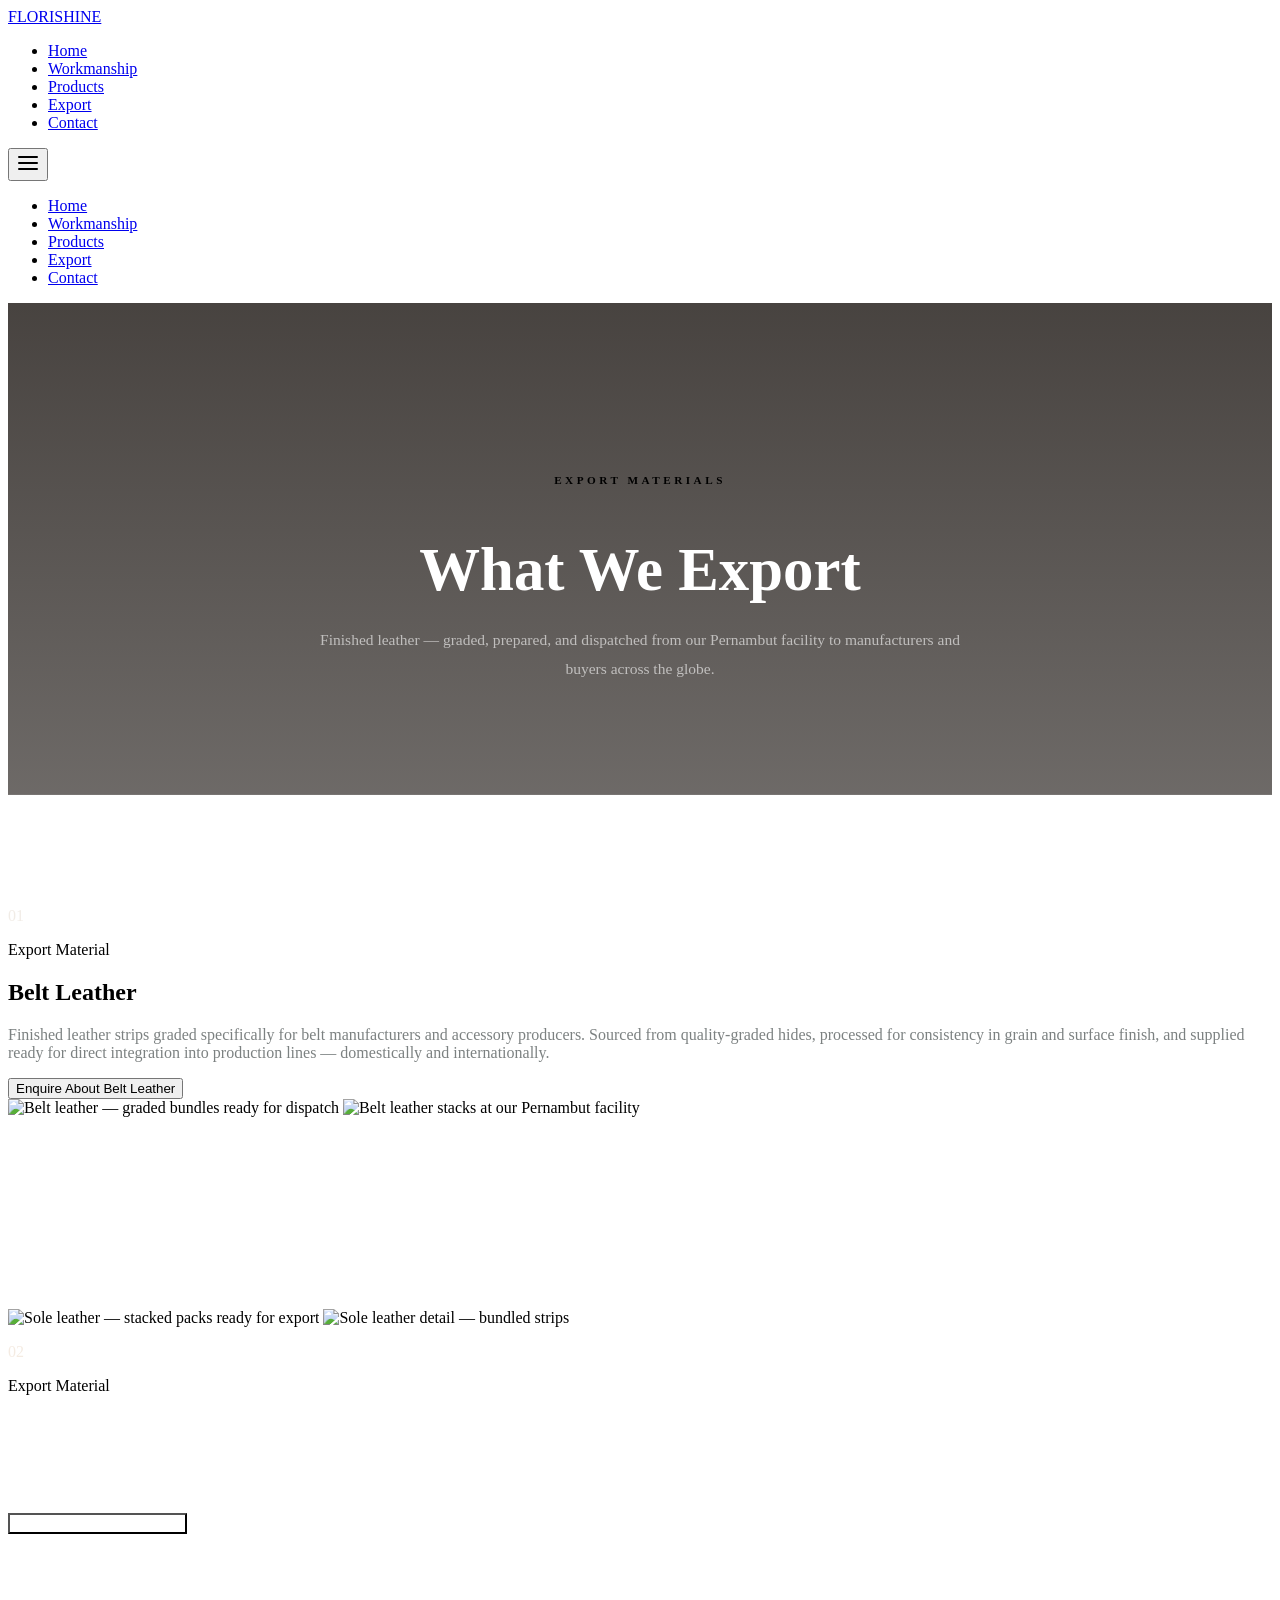
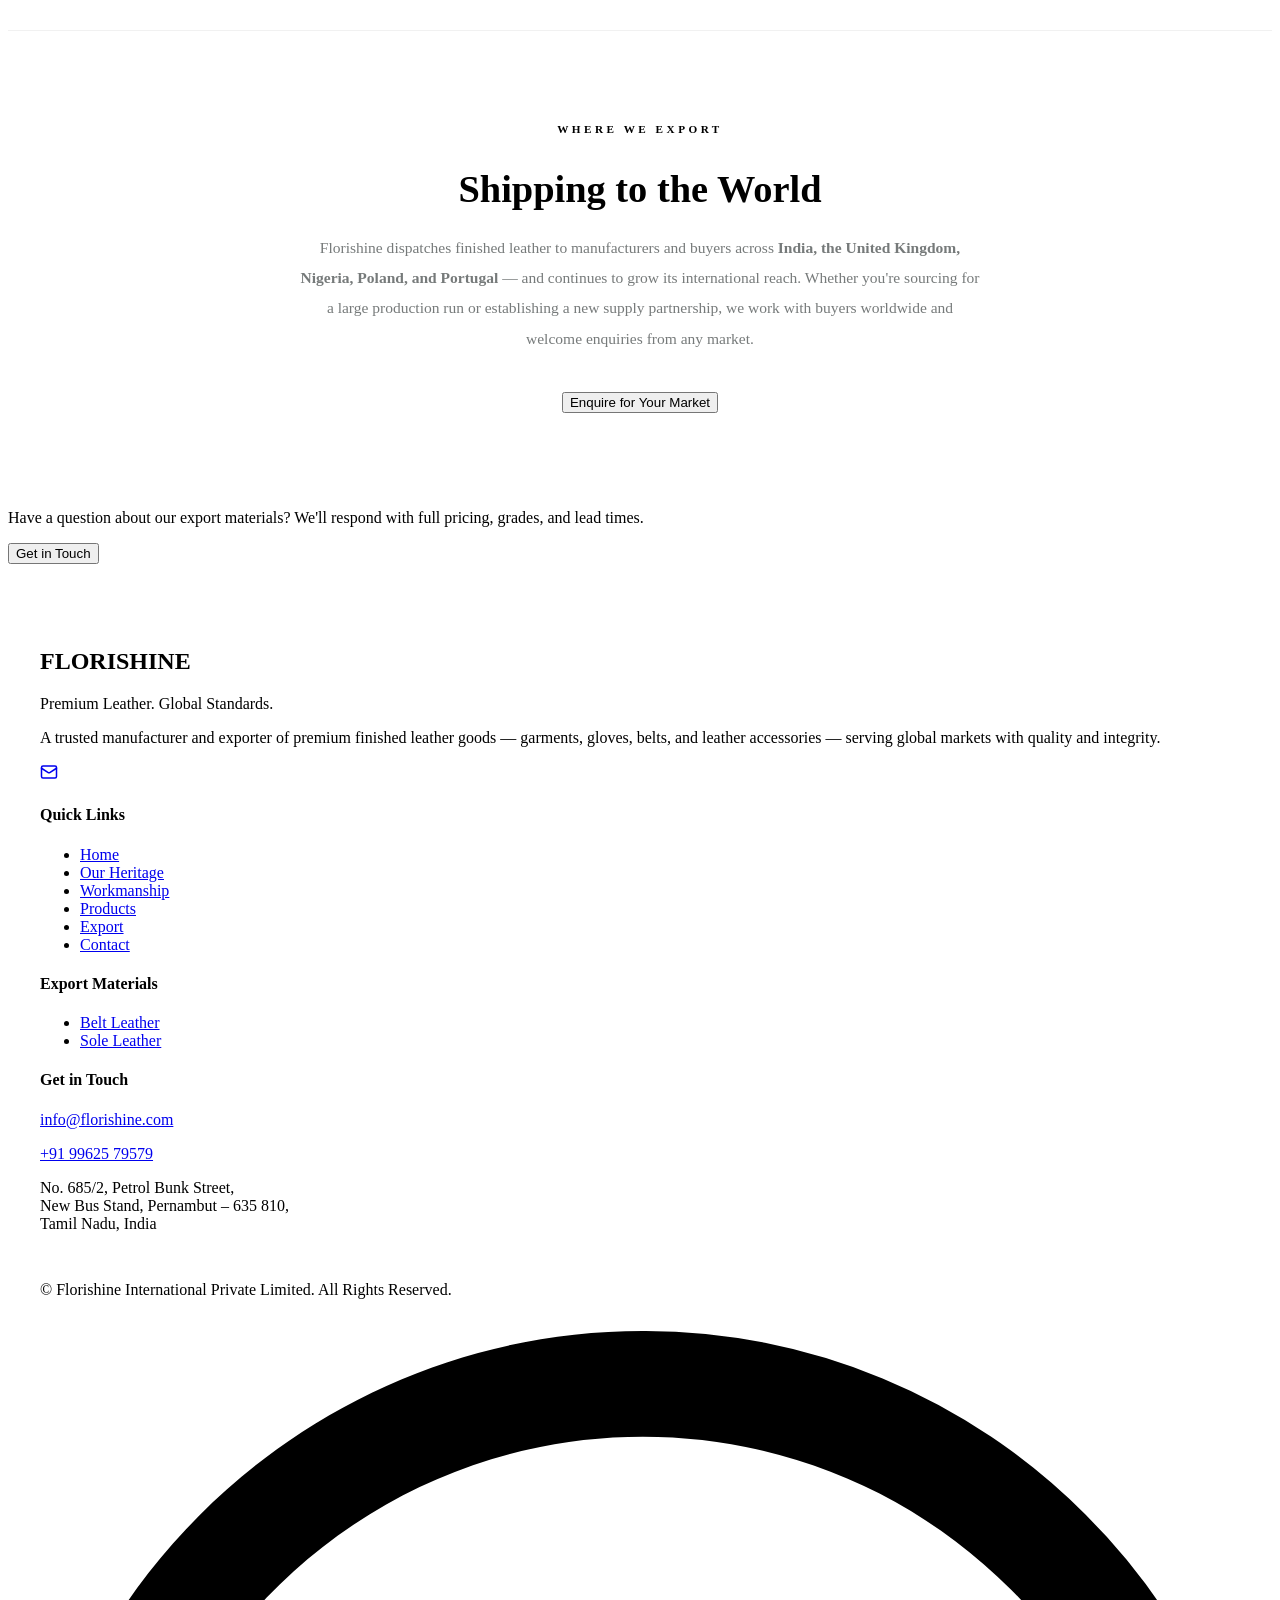
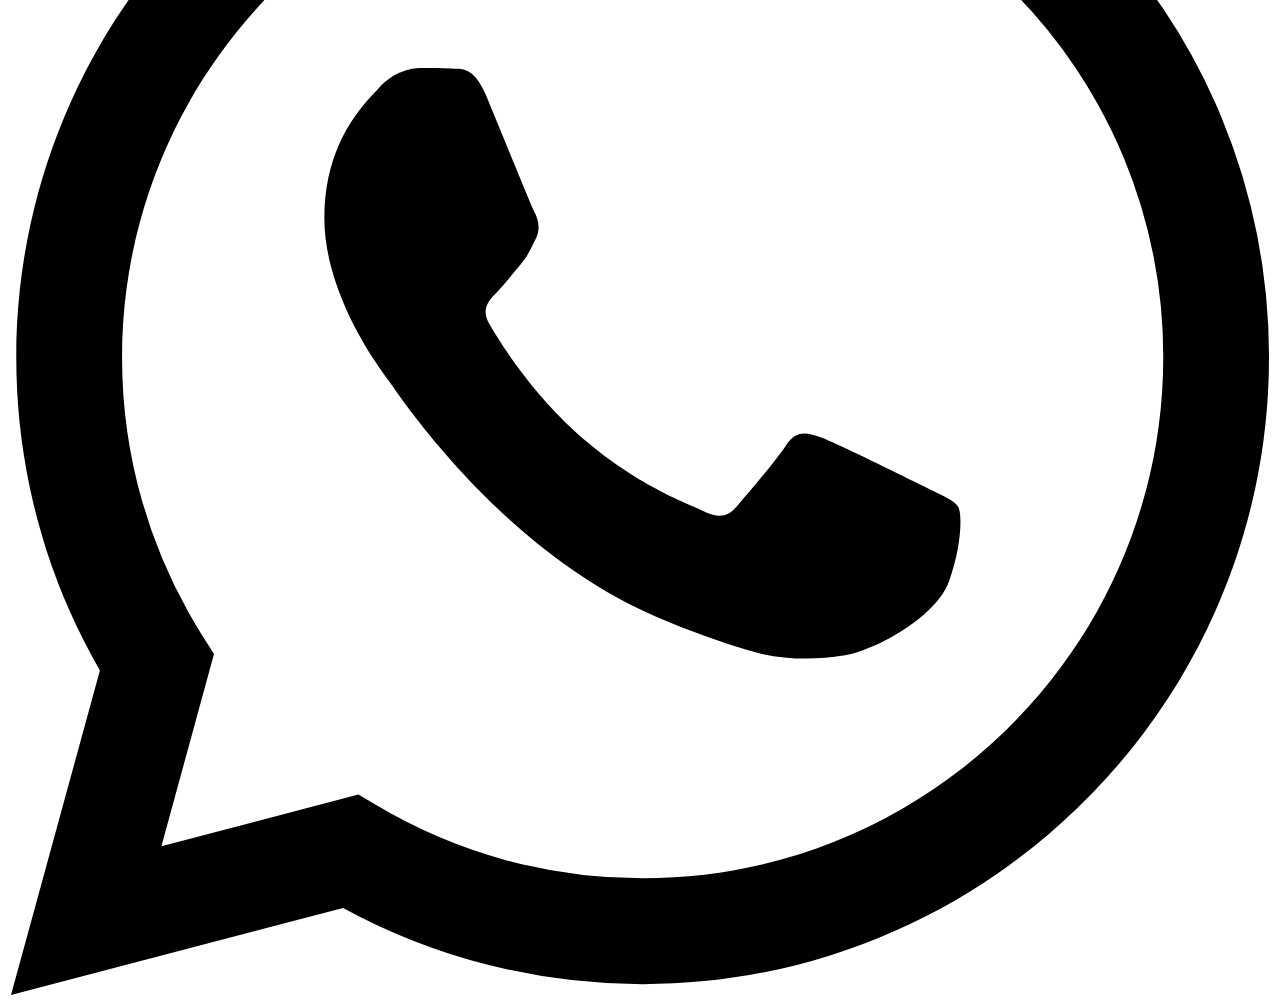
==== export.html @ 852b8e14 "export page html file" ====
<!doctype html>
<html lang="en">
<head>
  <meta charset="UTF-8"/>
  <link rel="icon" type="image/png" href="images/logo-mark.png"/>
  <meta name="viewport" content="width=device-width, initial-scale=1.0"/>
  <title>Export Materials | Florishine International</title>
  <meta name="description" content="Florishine International exports Belt Leather and Sole Leather to manufacturers and buyers across Europe, West Africa, and India. Graded, prepared, and dispatched from Pernambut."/>
  <meta property="og:type" content="website"/>
  <meta property="og:url" content="https://www.florishine.com/export.html"/>
  <meta property="og:title" content="Export Materials | Florishine International"/>
  <meta property="og:description" content="Florishine International exports Belt Leather and Sole Leather to manufacturers and buyers across Europe, West Africa, and India. Graded, prepared, and dispatched from Pernambut."/>
  <meta property="og:image" content="https://www.florishine.com/images/logo-mark.png"/>
  <meta name="twitter:card" content="summary_large_image"/>
  <meta name="twitter:title" content="Export Materials | Florishine International"/>
  <meta name="twitter:description" content="Florishine International exports Belt Leather and Sole Leather to manufacturers and buyers across Europe, West Africa, and India. Graded, prepared, and dispatched from Pernambut."/>
  <link rel="stylesheet" href="css/styles.css"/>
  <style>
    /* ── Export page hero ─────────────────────────────────── */
    .exp-hero {
      padding: 10rem 2rem 6rem;
      text-align: center;
      position: relative;
      overflow: hidden;
    }
    .exp-hero::before {
      content: '';
      position: absolute; inset: 0;
      background-image: linear-gradient(to bottom, rgba(20,14,10,0.78) 0%, rgba(20,14,10,0.62) 100%), url('images/export/export-bg.png');
      background-size: cover; background-position: center;
      z-index: 0;
    }
    .exp-hero-mark {
      position: absolute;
      top: 50%; left: 50%;
      transform: translate(-50%, -50%);
      width: 520px; opacity: 0.04;
      pointer-events: none; z-index: 1;
    }
    .exp-hero-inner { position: relative; z-index: 2; max-width: 640px; margin: 0 auto; }
    .exp-eyebrow {
      font-size: 0.7rem; text-transform: uppercase; letter-spacing: 3.5px;
      color: var(--tan); font-weight: 600; margin-bottom: 1.2rem;
      display: flex; align-items: center; justify-content: center; gap: 0.75rem;
    }
    .exp-eyebrow::before, .exp-eyebrow::after {
      content: ''; display: inline-block;
      width: 24px; height: 1.5px; background: var(--tan); flex-shrink: 0;
    }
    .exp-hero-title {
      font-family: var(--font-heading); font-size: 3.8rem; font-weight: 700;
      color: #fff; line-height: 1.1; margin-bottom: 1.4rem;
    }
    .exp-hero-title span { color: var(--tan); }
    .exp-hero-desc { font-size: 0.97rem; line-height: 1.85; color: rgba(255,255,255,0.6); }

    /* ── Material sections ──────────────────────────────── */
    .exp-section { padding: 6rem 0; }
    .exp-section--ivory { background: var(--bg-main); }
    .exp-section--dark  { background: var(--primary); }

    /* Light (ivory) colour tokens */
    .exp-section--ivory .prod-count { color: rgba(139,96,53,0.12); }
    .exp-section--ivory .prod-cat   { color: var(--secondary); }
    .exp-section--ivory .prod-title { color: var(--primary); }
    .exp-section--ivory .prod-desc  { color: rgba(44,51,51,0.62); }

    /* Dark colour tokens */
    .exp-section--dark .prod-count { color: rgba(182,124,59,0.15); }
    .exp-section--dark .prod-cat   { color: var(--tan); }
    .exp-section--dark .prod-title { color: #fff; }
    .exp-section--dark .prod-desc  { color: rgba(255,255,255,0.58); }
    .exp-section--dark .btn-primary { background: var(--tan); color: #fff; }

    /* ── Where We Export section ────────────────────────── */
    .exp-markets { background: var(--bg-main); padding: 5rem 2rem; text-align: center; border-top: 1px solid rgba(28,20,16,0.06); }
    .exp-markets-inner { max-width: 680px; margin: 0 auto; }
    .exp-markets-eyebrow {
      font-size: 0.7rem; text-transform: uppercase; letter-spacing: 3.5px;
      color: var(--secondary); font-weight: 600; margin-bottom: 1.2rem;
      display: flex; align-items: center; justify-content: center; gap: 0.75rem;
    }
    .exp-markets-eyebrow::before, .exp-markets-eyebrow::after {
      content: ''; display: inline-block;
      width: 24px; height: 1.5px; background: var(--secondary); flex-shrink: 0;
    }
    .exp-markets-title { font-family: var(--font-heading); font-size: 2.4rem; color: var(--primary); margin-bottom: 1.4rem; font-weight: 600; }
    .exp-markets-title span { color: var(--secondary); }
    .exp-markets-body { font-size: 0.97rem; line-height: 1.95; color: rgba(44,51,51,0.65); margin-bottom: 2.4rem; }
    .exp-markets-body strong { color: var(--primary); font-weight: 600; }

    /* ── Closing band ───────────────────────────────────── */
    .exp-closing { background: var(--primary); padding: 5rem 2rem; text-align: center; }
    .exp-closing-title { font-family: var(--font-heading); font-size: 2rem; color: #fff; margin-bottom: 0.8rem; }
    .exp-closing-desc { font-size: 0.9rem; color: rgba(255,255,255,0.5); margin-bottom: 2rem; }

    /* ── Responsive ─────────────────────────────────────── */
    @media (max-width: 992px) {
      .exp-hero-title { font-size: 2.8rem; }
    }
    @media (max-width: 576px) {
      .exp-hero { padding: 8rem 1.5rem 5rem; }
      .exp-hero-title { font-size: 2.2rem; }
    }
  </style>
</head>
<body>

<!-- ════════════════ NAVBAR ════════════════ -->
<nav class="navbar">
  <div class="nav-container">
    <a href="index.html" class="nav-logo"><img src="images/logo-mark.png" alt="" class="nav-logo-mark" aria-hidden="true"/>FLORISHINE</a>
    <ul class="nav-links">
      <li><a href="index.html">Home</a></li>
      <li><a href="workmanship.html">Workmanship</a></li>
      <li><a href="products.html">Products</a></li>
      <li><a href="export.html" class="nav-current">Export</a></li>
      <li><a href="index.html#contact">Contact</a></li>
    </ul>
    <div class="nav-actions">
      <button class="menu-toggle" id="menuToggle" aria-label="Toggle menu">
        <svg id="iconOpen" width="24" height="24" viewBox="0 0 24 24" fill="none" stroke="currentColor" stroke-width="2" stroke-linecap="round" stroke-linejoin="round"><line x1="3" y1="12" x2="21" y2="12"/><line x1="3" y1="6" x2="21" y2="6"/><line x1="3" y1="18" x2="21" y2="18"/></svg>
        <svg id="iconClose" width="24" height="24" viewBox="0 0 24 24" fill="none" stroke="currentColor" stroke-width="2" stroke-linecap="round" stroke-linejoin="round" style="display:none"><line x1="18" y1="6" x2="6" y2="18"/><line x1="6" y1="6" x2="18" y2="18"/></svg>
      </button>
    </div>
  </div>
  <div class="mobile-menu" id="mobileMenu">
    <ul class="mobile-nav-links">
      <li><a href="index.html">Home</a></li>
      <li><a href="workmanship.html">Workmanship</a></li>
      <li><a href="products.html">Products</a></li>
      <li><a href="export.html" class="nav-current">Export</a></li>
      <li><a href="index.html#contact">Contact</a></li>
    </ul>
  </div>
</nav>

<!-- ════════════════ PAGE HERO ════════════════ -->
<section class="exp-hero">
  <img class="exp-hero-mark" src="images/logo-mark.png" alt="" aria-hidden="true"/>
  <div class="exp-hero-inner">
    <p class="exp-eyebrow">Export Materials</p>
    <h1 class="exp-hero-title">What We <span>Export</span></h1>
    <p class="exp-hero-desc">Finished leather — graded, prepared, and dispatched from our Pernambut facility to manufacturers and buyers across the globe.</p>
  </div>
</section>

<!-- ════════════════ MATERIAL 01 — BELT LEATHER ════════════════ -->
<section class="exp-section exp-section--ivory" id="belt-leather">
  <div class="container prod-inner">

    <div class="prod-content-col fade-in-left">
      <p class="prod-count">01</p>
      <p class="prod-cat">Export Material</p>
      <h2 class="prod-title">Belt Leather</h2>
      <p class="prod-desc">Finished leather strips graded specifically for belt manufacturers and accessory producers. Sourced from quality-graded hides, processed for consistency in grain and surface finish, and supplied ready for direct integration into production lines — domestically and internationally.</p>
      <a href="index.html#contact"><button class="btn btn-primary">Enquire About Belt Leather</button></a>
    </div>

    <div class="prod-image-col fade-in-right">
      <div class="prod-img-grid prod-img-grid--2">
        <img src="images/export/belt-leather.png" alt="Belt leather — graded bundles ready for dispatch" loading="lazy">
        <img src="images/export/belt-leather2.png" alt="Belt leather stacks at our Pernambut facility" loading="lazy">
      </div>
    </div>

  </div>
</section>

<!-- ════════════════ MATERIAL 02 — SOLE LEATHER ════════════════ -->
<section class="exp-section exp-section--dark" id="sole-leather">
  <div class="container prod-inner">

    <div class="prod-image-col fade-in-left">
      <div class="prod-img-grid prod-img-grid--2">
        <img src="images/export/soul-leather.png" alt="Sole leather — stacked packs ready for export" loading="lazy">
        <img src="images/export/soul-leather2.png" alt="Sole leather detail — bundled strips" loading="lazy">
      </div>
    </div>

    <div class="prod-content-col fade-in-right">
      <p class="prod-count">02</p>
      <p class="prod-cat">Export Material</p>
      <h2 class="prod-title">Sole Leather</h2>
      <p class="prod-desc">High-density tanned leather supplied to footwear manufacturers for outsoles and insoles. Graded for consistent thickness and surface integrity — meeting the production standards of domestic shoe factories and international footwear brands seeking a dependable, consistent supply at scale.</p>
      <a href="index.html#contact"><button class="btn btn-primary">Enquire About Sole Leather</button></a>
    </div>

  </div>
</section>

<!-- ════════════════ WHERE WE EXPORT ════════════════ -->
<section class="exp-markets">
  <div class="exp-markets-inner fade-in">
    <p class="exp-markets-eyebrow">Where We Export</p>
    <h2 class="exp-markets-title">Shipping to the <span>World</span></h2>
    <p class="exp-markets-body">Florishine dispatches finished leather to manufacturers and buyers across <strong>India, the United Kingdom, Nigeria, Poland, and Portugal</strong> — and continues to grow its international reach. Whether you're sourcing for a large production run or establishing a new supply partnership, we work with buyers worldwide and welcome enquiries from any market.</p>
    <a href="index.html#contact"><button class="btn btn-primary">Enquire for Your Market</button></a>
  </div>
</section>

<!-- ════════════════ CLOSING BAND ════════════════ -->
<section class="prod-closing-band">
  <div class="container prod-closing-inner">
    <p class="prod-closing-text">Have a question about our export materials? We'll respond with full pricing, grades, and lead times.</p>
    <a href="index.html#contact"><button class="btn btn-primary">Get in Touch</button></a>
  </div>
</section>

<!-- ════════════════ FOOTER ════════════════ -->
<div class="wm-footer">
  <div class="cf-links-grid container" style="padding: 4rem 2rem 2rem;">
    <div class="footer-col footer-col-brand">
      <h2 class="footer-logo">FLORISHINE</h2>
      <p class="footer-tagline">Premium Leather. Global Standards.</p>
      <p class="footer-desc">A trusted manufacturer and exporter of premium finished leather goods — garments, gloves, belts, and leather accessories — serving global markets with quality and integrity.</p>
      <div class="social-links">
        <a href="mailto:info@florishine.com" class="social-icon" aria-label="Email">
          <svg width="18" height="18" viewBox="0 0 24 24" fill="none" stroke="currentColor" stroke-width="2" stroke-linecap="round" stroke-linejoin="round"><rect x="2" y="4" width="20" height="16" rx="2"/><path d="m22 7-8.97 5.7a1.94 1.94 0 0 1-2.06 0L2 7"/></svg>
        </a>
      </div>
    </div>
    <div class="footer-col">
      <h4 class="footer-col-title">Quick Links</h4>
      <ul class="footer-links">
        <li><a href="index.html">Home</a></li>
        <li><a href="index.html#about">Our Heritage</a></li>
        <li><a href="workmanship.html">Workmanship</a></li>
        <li><a href="products.html">Products</a></li>
        <li><a href="export.html">Export</a></li>
        <li><a href="index.html#contact">Contact</a></li>
      </ul>
    </div>
    <div class="footer-col">
      <h4 class="footer-col-title">Export Materials</h4>
      <ul class="footer-links">
        <li><a href="export.html#belt-leather">Belt Leather</a></li>
        <li><a href="export.html#sole-leather">Sole Leather</a></li>
      </ul>
    </div>
    <div class="footer-col">
      <h4 class="footer-col-title">Get in Touch</h4>
      <div class="footer-contact-info">
        <p><a href="mailto:info@florishine.com">info@florishine.com</a></p>
        <p><a href="https://wa.me/919962579579" target="_blank" rel="noopener">+91 99625 79579</a></p>
        <p>No. 685/2, Petrol Bunk Street,<br>New Bus Stand, Pernambut – 635 810,<br>Tamil Nadu, India</p>
      </div>
    </div>
  </div>
  <div class="footer-bottom container" style="padding: 0 2rem 2rem;">
    <span>&copy; <span id="year"></span> Florishine International Private Limited. All Rights Reserved.</span>
  </div>
</div>

<a href="https://wa.me/919962579579" class="wa-float" target="_blank" rel="noopener" aria-label="Chat on WhatsApp">
  <svg viewBox="0 0 24 24" xmlns="http://www.w3.org/2000/svg"><path d="M17.472 14.382c-.297-.149-1.758-.867-2.03-.967-.273-.099-.471-.148-.67.15-.197.297-.767.966-.94 1.164-.173.199-.347.223-.644.075-.297-.15-1.255-.463-2.39-1.475-.883-.788-1.48-1.761-1.653-2.059-.173-.297-.018-.458.13-.606.134-.133.298-.347.446-.52.149-.174.198-.298.298-.497.099-.198.05-.371-.025-.52-.075-.149-.669-1.612-.916-2.207-.242-.579-.487-.5-.669-.51-.173-.008-.371-.01-.57-.01-.198 0-.52.074-.792.372-.272.297-1.04 1.016-1.04 2.479 0 1.462 1.065 2.875 1.213 3.074.149.198 2.096 3.2 5.077 4.487.709.306 1.262.489 1.694.625.712.227 1.36.195 1.871.118.571-.085 1.758-.719 2.006-1.413.248-.694.248-1.289.173-1.413-.074-.124-.272-.198-.57-.347m-5.421 7.403h-.004a9.87 9.87 0 01-5.031-1.378l-.361-.214-3.741.982.998-3.648-.235-.374a9.86 9.86 0 01-1.51-5.26c.001-5.45 4.436-9.884 9.888-9.884 2.64 0 5.122 1.03 6.988 2.898a9.825 9.825 0 012.893 6.994c-.003 5.45-4.437 9.884-9.885 9.884m8.413-18.297A11.815 11.815 0 0012.05 0C5.495 0 .16 5.335.157 11.892c0 2.096.547 4.142 1.588 5.945L.057 24l6.305-1.654a11.882 11.882 0 005.683 1.448h.005c6.554 0 11.89-5.335 11.893-11.893a11.821 11.821 0 00-3.48-8.413z"/></svg>
</a>
<script src="js/main.js"></script>
</body>
</html>
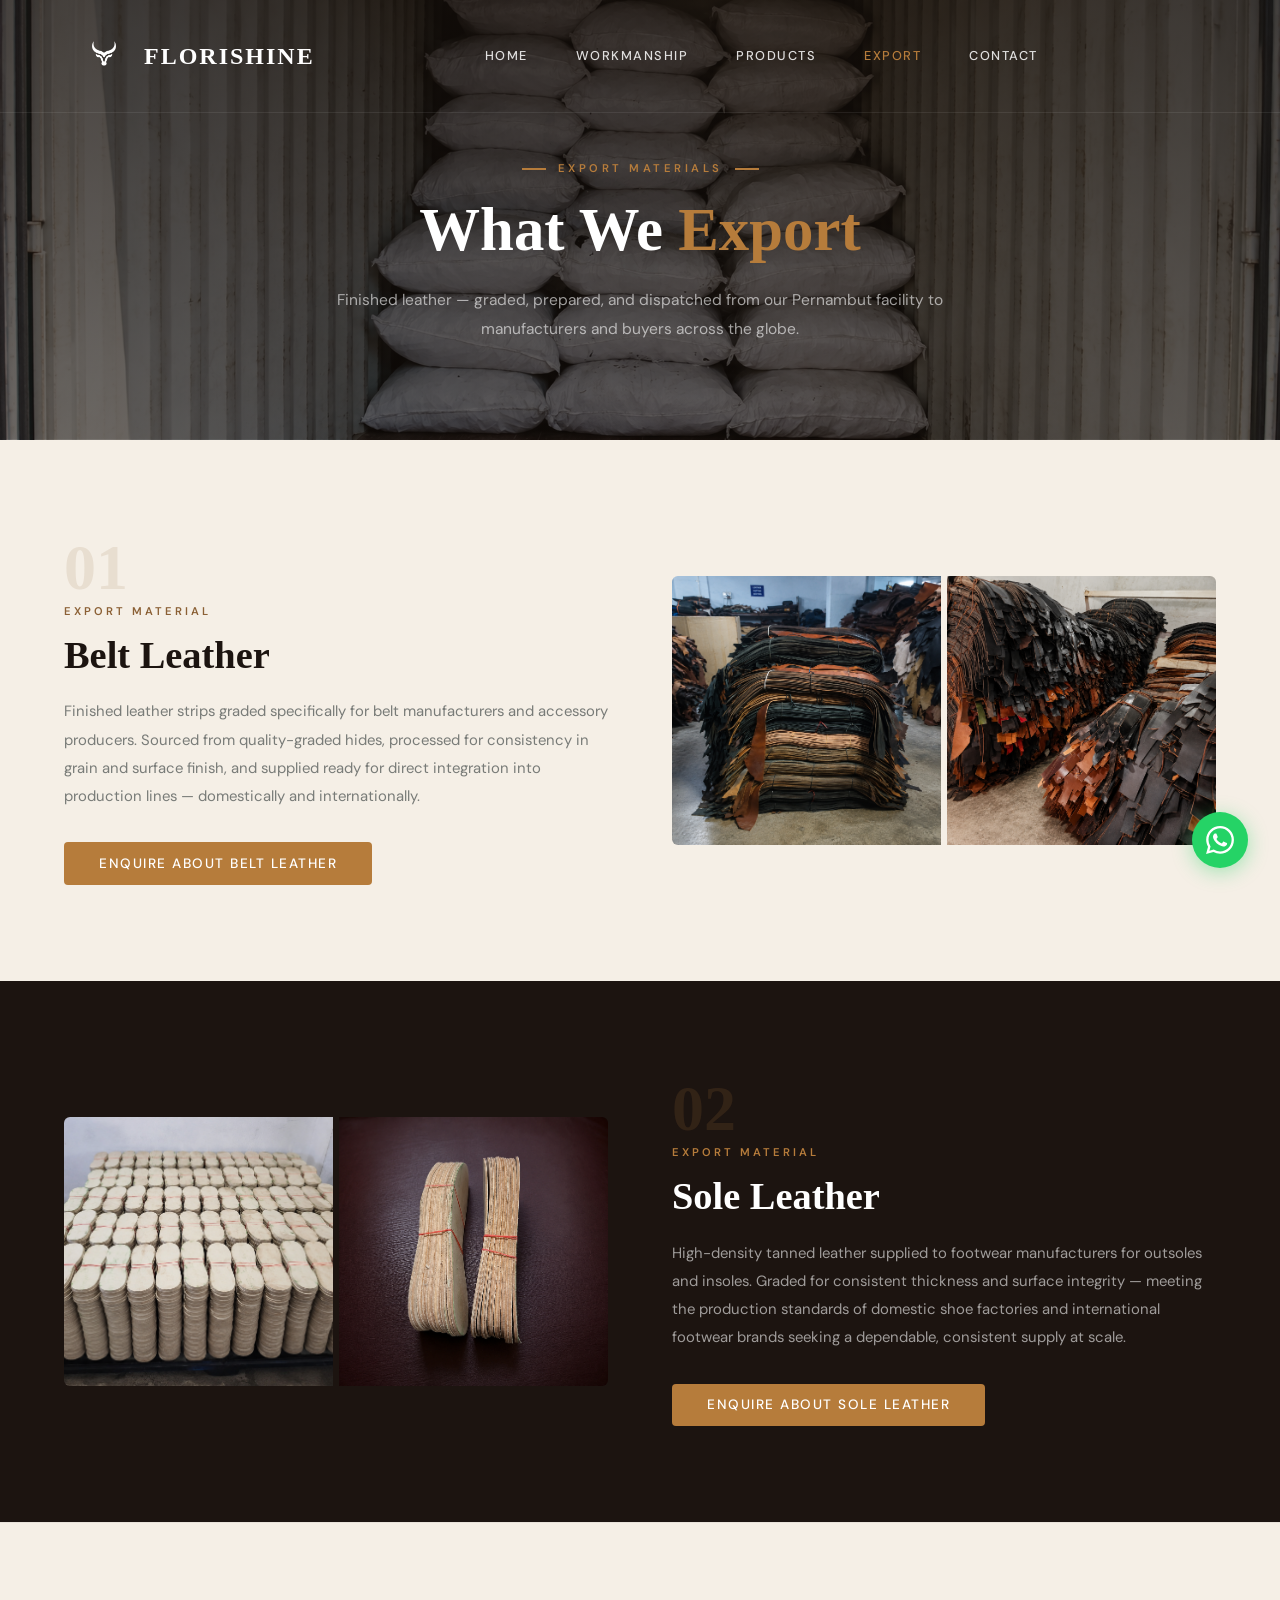
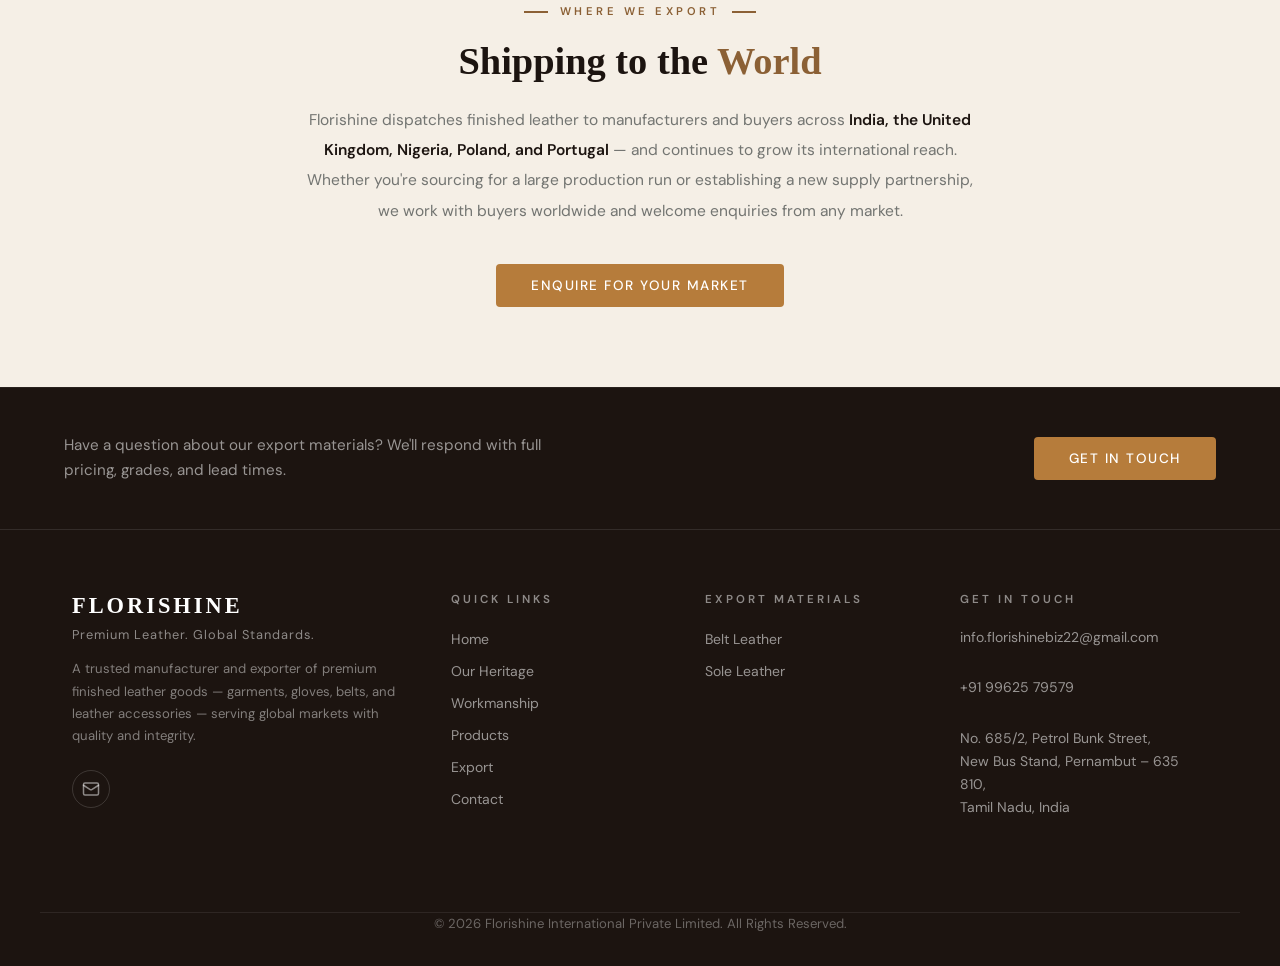
==== commit 0c3dab8a: "changes regarding some issues with mobile screen" ====
--- a/export.html
+++ b/export.html
@@ -215,7 +215,7 @@
       <p class="footer-tagline">Premium Leather. Global Standards.</p>
       <p class="footer-desc">A trusted manufacturer and exporter of premium finished leather goods — garments, gloves, belts, and leather accessories — serving global markets with quality and integrity.</p>
       <div class="social-links">
-        <a href="mailto:info@florishine.com" class="social-icon" aria-label="Email">
+        <a href="mailto:info.florishinebiz22@gmail.com" class="social-icon" aria-label="Email">
           <svg width="18" height="18" viewBox="0 0 24 24" fill="none" stroke="currentColor" stroke-width="2" stroke-linecap="round" stroke-linejoin="round"><rect x="2" y="4" width="20" height="16" rx="2"/><path d="m22 7-8.97 5.7a1.94 1.94 0 0 1-2.06 0L2 7"/></svg>
         </a>
       </div>
@@ -241,7 +241,7 @@
     <div class="footer-col">
       <h4 class="footer-col-title">Get in Touch</h4>
       <div class="footer-contact-info">
-        <p><a href="mailto:info@florishine.com">info@florishine.com</a></p>
+        <p><a href="mailto:info.florishinebiz22@gmail.com">info.florishinebiz22@gmail.com</a></p>
         <p><a href="https://wa.me/919962579579" target="_blank" rel="noopener">+91 99625 79579</a></p>
         <p>No. 685/2, Petrol Bunk Street,<br>New Bus Stand, Pernambut – 635 810,<br>Tamil Nadu, India</p>
       </div>
--- a/css/styles.css
+++ b/css/styles.css
@@ -0,0 +1,1495 @@
+@import url('https://fonts.googleapis.com/css2?family=DM+Sans:ital,opsz,wght@0,9..40,300;0,9..40,400;0,9..40,500;0,9..40,600;0,9..40,700;1,9..40,400&family=Cormorant+Garant:ital,wght@0,400;0,500;0,600;0,700;1,400;1,500&display=swap');
+
+:root {
+  --primary: #1C1410;       /* Deep espresso */
+  --secondary: #8B6035;     /* Golden tan accent */
+  --tan: #B67C3B;           /* Warm tan — buttons */
+  --accent: #8B6035;        /* Golden tan — icon & text accents */
+  --bg-main: #F5EFE6;       /* Warm ivory */
+  --text-main: #2B2B2B;
+  --white: #ffffff;
+  --font-heading: 'Cormorant Garant', serif;
+  --font-body: 'DM Sans', sans-serif;
+  --section-padding: 6rem 2rem;
+  --container-max: 1200px;
+  --transition: all 0.4s cubic-bezier(0.16, 1, 0.3, 1);
+}
+
+* { margin: 0; padding: 0; box-sizing: border-box; }
+html { scroll-behavior: smooth; overflow-x: hidden; }
+body { font-family: var(--font-body); background-color: var(--bg-main); color: var(--text-main); line-height: 1.6; overflow-x: hidden; }
+h1, h2, h3, h4 { font-family: var(--font-heading); line-height: 1.1; font-weight: 600; }
+a { text-decoration: none; color: inherit; transition: var(--transition); }
+ul { list-style: none; }
+img { max-width: 100%; display: block; }
+.container { max-width: var(--container-max); margin: 0 auto; padding: 0 1.5rem; }
+
+/* ── Buttons ─────────────────────────────────────────── */
+.btn {
+  display: inline-block; padding: 0.8rem 2.2rem; border-radius: 4px;
+  font-weight: 500; cursor: pointer; border: none;
+  font-family: var(--font-body); text-transform: uppercase;
+  letter-spacing: 1.5px; font-size: 0.85rem;
+  transition: var(--transition);
+}
+.btn-primary { background-color: var(--tan); color: #fff; }
+.btn-primary:hover { background-color: var(--primary); transform: translateY(-2px); box-shadow: 0 8px 25px rgba(28,20,16,0.2); }
+.hero-btn { transition: all 0.3s ease; }
+.hero-btn:hover { transform: translateY(-2px); box-shadow: 0 8px 20px rgba(28,20,16,0.25); }
+
+.section-title { font-size: 3rem; margin-bottom: 2rem; text-align: center; position: relative; }
+
+/* ── Scroll animations ───────────────────────────────── */
+.fade-in       { opacity: 0; transform: translateY(30px); transition: opacity 0.8s ease, transform 0.8s ease; }
+.fade-in-left  { opacity: 0; transform: translateX(-50px); transition: opacity 0.8s ease, transform 0.8s ease; }
+.fade-in-right { opacity: 0; transform: translateX(50px);  transition: opacity 0.8s ease, transform 0.8s ease; }
+.fade-scale    { opacity: 0; transform: scale(0.95); transition: opacity 0.8s ease, transform 0.8s ease; }
+.fade-in.visible, .fade-in-left.visible, .fade-in-right.visible, .fade-scale.visible {
+  opacity: 1; transform: none;
+}
+
+/* ── Navbar ──────────────────────────────────────────── */
+.navbar {
+  padding: 1.5rem 0; position: fixed; top: 0; width: 100%;
+  background-color: transparent;
+  z-index: 9999; border-bottom: 1px solid rgba(255,255,255,0.08);
+  transition: background-color 0.4s ease, border-color 0.4s ease, padding 0.4s ease;
+}
+.navbar.scrolled {
+  background-color: rgba(245,239,230,0.97); backdrop-filter: blur(12px);
+  border-bottom: 1px solid rgba(28,20,16,0.08); padding: 1rem 0;
+  box-shadow: 0 2px 20px rgba(28,20,16,0.07);
+}
+.nav-container {
+  display: flex; justify-content: space-between; align-items: center;
+  padding: 0 2rem; max-width: var(--container-max); margin: 0 auto;
+}
+.nav-logo {
+  font-size: 1.5rem; font-weight: 600; letter-spacing: 2px;
+  font-family: var(--font-heading); color: #fff;
+  transition: color 0.4s ease;
+  display: flex; align-items: center; gap: 0.5rem;
+}
+.nav-logo-mark {
+  width: 64px; height: 64px; object-fit: contain;
+  filter: brightness(0) invert(1);
+  transition: filter 0.4s ease;
+}
+.navbar.scrolled .nav-logo-mark { filter: brightness(0); }
+.navbar.scrolled .nav-logo { color: var(--primary); }
+.nav-links { display: flex; gap: 3rem; font-size: 0.8rem; text-transform: uppercase; letter-spacing: 1.5px; font-weight: 500; }
+.nav-links a { position: relative; padding-bottom: 4px; color: rgba(255,255,255,0.85); transition: color 0.4s ease; }
+.navbar.scrolled .nav-links a { color: var(--text-main); }
+.nav-links a::after { content: ''; position: absolute; bottom: 0; left: 0; width: 0; height: 2px; background-color: #C3A179; transition: width 0.3s ease, background-color 0.4s ease; }
+.navbar.scrolled .nav-links a::after { background-color: var(--secondary); }
+.nav-links a:hover { color: #fff; }
+.navbar.scrolled .nav-links a:hover { color: var(--secondary); }
+.nav-links a:hover::after { width: 100%; }
+.nav-actions { display: flex; align-items: center; gap: 1.5rem; }
+.navbar .btn-primary { background: transparent; border: 1.5px solid rgba(255,255,255,0.75); color: #fff; }
+.navbar .btn-primary:hover { background-color: var(--tan); border-color: var(--tan); color: #fff; transform: none; box-shadow: none; }
+.navbar.scrolled .btn-primary { background-color: var(--tan); border-color: var(--tan); color: #fff; }
+.navbar.scrolled .btn-primary:hover { background-color: var(--primary); border-color: var(--primary); color: #fff; }
+.menu-toggle { display: none; background: none; border: none; cursor: pointer; color: #fff; padding: 8px; transition: color 0.4s ease; }
+.navbar.scrolled .menu-toggle { color: var(--text-main); }
+.mobile-menu {
+  display: none; position: fixed; inset: 0;
+  width: 100%; height: 100vh;
+  background-color: var(--white);
+  z-index: 9990;
+  flex-direction: column;
+  justify-content: center;
+  align-items: center;
+}
+.mobile-menu.open { display: flex; }
+.mobile-nav-links { padding: 0 2rem; display: flex; flex-direction: column; gap: 0; width: 100%; max-width: 320px; }
+.mobile-nav-links li { border-bottom: 1px solid rgba(28,20,16,0.07); }
+.mobile-nav-links li:last-child { border-bottom: none; }
+.mobile-nav-links a { display: block; padding: 1.2rem 0; font-size: 1rem; text-transform: uppercase; letter-spacing: 2.5px; font-weight: 600; color: var(--primary); transition: color 0.2s, padding-left 0.2s; text-align: left; }
+.mobile-nav-links a:hover, .mobile-nav-links a.nav-current { color: var(--secondary); padding-left: 0.5rem; }
+.mobile-nav-links a.nav-current { border-left: 2px solid var(--tan); padding-left: 0.75rem; }
+
+/* ── Hero ────────────────────────────────────────────── */
+.hero {
+  height: 90vh; min-height: 560px; display: flex; align-items: center; position: relative;
+  background-color: #1a0f0a; overflow: hidden;
+}
+.hero::before {
+  content: ''; position: absolute; inset: 0;
+  background-image: linear-gradient(to right, rgba(28,20,16,0.72) 0%, rgba(28,20,16,0.38) 55%, rgba(28,20,16,0.1) 100%), url('../images/hero.png');
+  background-size: cover; background-position: center;
+  z-index: 0;
+}
+.hero-content { position: relative; z-index: 2; max-width: var(--container-max); margin: 0 auto; padding: 0 2rem; color: #fff; width: 100%; }
+.hero-eyebrow { font-size: 0.72rem; letter-spacing: 4px; text-transform: uppercase; color: var(--tan); font-weight: 600; font-family: var(--font-body); margin-bottom: 1.4rem; display: flex; align-items: center; gap: 1rem; }
+.hero-eyebrow::before { content: ''; display: inline-block; width: 32px; height: 1px; background-color: var(--tan); flex-shrink: 0; }
+.hero h1 { font-size: clamp(2.6rem, 4vw, 4.8rem); line-height: 1.1; margin-bottom: 1.5rem; color: #fff; font-weight: 600; max-width: 840px; }
+.hero h1 span { color: #fff; font-style: italic; font-weight: 500; }
+.hero-desc { font-size: 1rem; color: rgba(255,255,255,0.82); margin-bottom: 2.8rem; max-width: 480px; line-height: 1.85; font-weight: 400; }
+.hero-cta { display: flex; gap: 1.2rem; flex-wrap: wrap; align-items: center; }
+.hero-btn-main { border: 1.5px solid var(--tan); background: var(--tan); color: #fff; padding: 1rem 2.6rem; border-radius: 2px; letter-spacing: 2px; font-size: 0.75rem; transition: all 0.35s ease; }
+.hero-btn-main:hover { background-color: var(--tan); border-color: var(--tan); color: #fff; transform: translateY(-2px); box-shadow: 0 8px 24px rgba(183,124,59,0.35); }
+.hero-btn-ghost { border: 1px solid rgba(255,255,255,0.35); background: transparent; color: rgba(255,255,255,0.7); padding: 1rem 2.6rem; border-radius: 2px; letter-spacing: 2px; font-size: 0.75rem; transition: all 0.35s ease; }
+.hero-btn-ghost:hover { border-color: rgba(255,255,255,0.75); color: #fff; transform: translateY(-2px); }
+
+/* ── About ───────────────────────────────────────────── */
+.about { padding: var(--section-padding); background-color: #fff; overflow-x: clip; }
+.about-grid { display: grid; grid-template-columns: repeat(auto-fit, minmax(300px, 1fr)); gap: 5rem; align-items: center; }
+.about-subtitle { font-size: 0.72rem; letter-spacing: 4px; color: var(--secondary); font-weight: 600; margin-bottom: 0.8rem; font-family: var(--font-body); text-transform: uppercase; display: flex; align-items: center; gap: 0.8rem; }
+.about-subtitle::before { content: ''; display: inline-block; width: 28px; height: 1.5px; background: var(--secondary); flex-shrink: 0; }
+.about-title { font-size: 2.8rem; text-align: left; margin: 0 0 1.8rem; line-height: 1.15; }
+.about-title::after { margin: 1rem 0; }
+.about-desc { font-size: 0.97rem; color: rgba(44,51,51,0.78); margin-bottom: 1.3rem; line-height: 1.85; }
+.about-company { font-weight: 700; color: var(--primary); }
+.about-tagline { font-size: 1rem; font-weight: 500; color: var(--secondary); font-style: italic; margin-bottom: 2.5rem; font-family: var(--font-heading); }
+.about-image {
+  min-height: 480px; border-radius: 4px; overflow: hidden;
+  background-image: url('../images/our-story.png'); background-size: cover; background-position: center; background-repeat: no-repeat;
+  box-shadow: 20px 20px 0 rgba(139,96,53,0.12), 0 12px 40px rgba(28,20,16,0.1);
+  position: relative;
+}
+
+/* ── Collection Banner ───────────────────────────────── */
+.collection-banner { background-color: var(--primary); }
+.banner-wrapper { position: relative; display: flex; align-items: center; overflow: hidden; }
+.banner-bg { position: absolute; inset: 0; background-image: url('../images/collection-bg.png'); background-size: cover; background-position: center; }
+.banner-overlay { position: absolute; inset: 0; background: linear-gradient(to right, rgba(28,20,16,0.96) 0%, rgba(28,20,16,0.78) 50%, rgba(28,20,16,0.2) 100%); }
+.banner-inner { position: relative; z-index: 2; padding: 6rem 2rem; max-width: var(--container-max); margin: 0 auto; width: 100%; }
+.banner-text { max-width: 580px; color: #fff; }
+.banner-eyebrow { font-size: 0.72rem; letter-spacing: 4px; color: #C3A179; margin-bottom: 1.4rem; font-weight: 600; font-family: var(--font-body); text-transform: uppercase; display: flex; align-items: center; gap: 0.8rem; }
+.banner-eyebrow::before { content: ''; display: inline-block; width: 28px; height: 1px; background: #C3A179; flex-shrink: 0; }
+.banner-title { font-size: 3.4rem; font-weight: 600; margin-bottom: 1.6rem; line-height: 1.1; }
+.banner-desc { font-size: 0.96rem; color: rgba(255,255,255,0.62); line-height: 1.9; margin-bottom: 2.8rem; max-width: 500px; }
+.banner-steps {
+  display: flex;
+  align-items: center;
+  gap: 0.6rem;
+  margin-bottom: 2.8rem;
+  flex-wrap: wrap;
+}
+.banner-step {
+  display: flex;
+  flex-direction: column;
+  gap: 0.3rem;
+}
+.banner-step-num {
+  font-size: 0.6rem;
+  font-weight: 700;
+  color: var(--tan);
+  letter-spacing: 1px;
+  font-family: var(--font-body);
+}
+.banner-step-label {
+  font-size: 0.78rem;
+  font-weight: 600;
+  color: rgba(255,255,255,0.9);
+  letter-spacing: 0.5px;
+  font-family: var(--font-body);
+  text-transform: uppercase;
+}
+.banner-step-arrow {
+  color: rgba(195,161,121,0.4);
+  font-size: 0.8rem;
+  margin-bottom: 0.1rem;
+  align-self: flex-end;
+  padding-bottom: 0.15rem;
+}
+
+/* ── Testimonials ────────────────────────────────────── */
+.testimonials { padding: 5rem 0; background-color: var(--bg-main); position: relative; overflow: hidden; }
+.bull-mark {
+  position: absolute;
+  width: 580px;
+  opacity: 0.055;
+  pointer-events: none;
+  z-index: 0;
+}
+.bull-mark--tr { top: -80px; right: -80px; }
+.bull-mark--center { top: -120px; left: 50%; transform: translateX(-50%); width: 580px; }
+.tq-header { text-align: center; margin-bottom: 3.5rem; position: relative; z-index: 1; }
+.tq-sub { font-size: 0.95rem; color: rgba(44,51,51,0.72); line-height: 1.8; max-width: 480px; margin: 0.6rem auto 0; }
+.star-filled { color: #C89535; }
+.star-empty  { color: rgba(28,20,16,0.14); }
+
+/* ── Testimonial carousel ─────────────────────────────── */
+.tq-carousel-wrap { position: relative; z-index: 1; }
+.tq-viewport { overflow: hidden; }
+.tq-track {
+  display: flex;
+  gap: 1.4rem;
+  transition: transform 0.65s cubic-bezier(0.16, 1, 0.3, 1);
+  will-change: transform;
+}
+.tq-card {
+  flex: 0 0 calc(33.333% - 0.94rem);
+  background: #fff;
+  border-radius: 6px;
+  border: 1px solid rgba(28,20,16,0.08);
+  padding: 2rem 2rem 1.6rem;
+  display: flex;
+  flex-direction: column;
+  gap: 1.4rem;
+  min-height: 240px;
+}
+.tq-card-top { flex: 1; }
+.tq-qmark {
+  display: block;
+  font-family: var(--font-heading);
+  font-size: 3rem;
+  line-height: 1;
+  color: var(--secondary);
+  opacity: 0.3;
+  margin-bottom: 0.4rem;
+  user-select: none;
+}
+.tq-quote {
+  font-family: var(--font-body);
+  font-size: 0.87rem;
+  line-height: 1.72;
+  color: rgba(28,20,16,0.76);
+  margin: 0;
+}
+.tq-card-footer {
+  display: flex;
+  align-items: center;
+  justify-content: space-between;
+  padding-top: 1.2rem;
+  border-top: 1px solid rgba(28,20,16,0.08);
+}
+.tq-author { display: flex; align-items: center; gap: 0.75rem; }
+.tq-avatar {
+  width: 36px; height: 36px; border-radius: 50%; flex-shrink: 0;
+  background: linear-gradient(135deg, var(--secondary), #3D2410);
+  display: flex; align-items: center; justify-content: center;
+  font-size: 0.62rem; font-weight: 700; color: #fff; letter-spacing: 1px;
+}
+.tq-name { font-size: 0.8rem; font-weight: 700; color: var(--primary); margin-bottom: 0.15rem; font-family: var(--font-body); }
+.tq-role { font-size: 0.58rem; color: var(--secondary); font-weight: 600; text-transform: uppercase; letter-spacing: 1.4px; }
+.tq-stars { display: flex; gap: 3px; font-size: 0.78rem; }
+.tq-controls {
+  display: flex;
+  justify-content: center;
+  gap: 0.8rem;
+  margin-top: 2.2rem;
+  position: relative;
+  z-index: 1;
+}
+.tq-ctrl-btn {
+  width: 44px; height: 44px; border-radius: 50%;
+  border: 1.5px solid rgba(28,20,16,0.15);
+  background: var(--bg-main); color: var(--primary);
+  display: flex; align-items: center; justify-content: center;
+  cursor: pointer; transition: all 0.25s ease;
+}
+.tq-ctrl-btn:hover { background: var(--secondary); color: #fff; border-color: var(--secondary); }
+
+@media (max-width: 992px) {
+  .tq-card { flex: 0 0 calc(50% - 0.7rem); }
+}
+@media (max-width: 576px) {
+  .tq-card { flex: 0 0 calc(100% - 2rem); }
+  .tq-viewport { padding: 0 1rem; }
+  .bull-mark--center { top: 0; width: 260px; }
+}
+
+/* ── Global Presence ─────────────────────────────────── */
+.global-presence {
+  position: relative;
+  background-image: url('../images/global-reach.png');
+  background-size: cover;
+  background-position: center 40%;
+  overflow: hidden;
+}
+.gp-overlay {
+  position: absolute;
+  inset: 0;
+  background: linear-gradient(to bottom, rgba(20,14,10,0.82) 0%, rgba(20,14,10,0.72) 100%);
+}
+.gp-inner { position: relative; z-index: 2; padding: 5rem 2rem 4.5rem; }
+.gp-header { text-align: center; max-width: 860px; margin: 0 auto 3rem; }
+.gp-eyebrow { color: var(--tan); letter-spacing: 4px; font-size: 0.72rem; margin-bottom: 1rem; font-weight: 600; font-family: var(--font-body); text-transform: uppercase; display: flex; align-items: center; justify-content: center; gap: 0.8rem; }
+.gp-eyebrow::before, .gp-eyebrow::after { content: ''; display: inline-block; width: 24px; height: 1px; background: var(--tan); flex-shrink: 0; }
+.gp-title { font-size: 3rem; font-weight: 600; line-height: 1.1; margin-bottom: 1.2rem; color: #fff; }
+.gp-title span { color: var(--tan); }
+.gp-desc { font-size: 0.95rem; line-height: 1.8; color: rgba(255,255,255,0.55); max-width: 860px; margin: 0 auto; }
+
+/* Presence columns */
+.gp-cols {
+  display: grid;
+  grid-template-columns: 1fr 1fr;
+  gap: 1.5rem;
+  max-width: 960px;
+  margin: 0 auto;
+}
+.gp-col {
+  background: rgba(255,255,255,0.05);
+  border: 1px solid rgba(182,124,59,0.18);
+  border-radius: 6px;
+  padding: 2.5rem 2.8rem;
+  backdrop-filter: blur(4px);
+}
+.gp-col-label {
+  font-size: 0.68rem; color: var(--tan); text-transform: uppercase;
+  letter-spacing: 3px; font-weight: 600; margin-bottom: 1rem;
+  display: flex; align-items: center; gap: 0.6rem;
+}
+.gp-col-label::before {
+  content: '';
+  display: inline-block;
+  width: 18px; height: 1px;
+  background: var(--tan);
+  flex-shrink: 0;
+}
+.gp-col-heading {
+  font-family: var(--font-heading); font-size: 1.75rem; font-weight: 600;
+  color: #fff; line-height: 1.2; margin-bottom: 1.2rem;
+}
+.gp-col-body {
+  font-size: 0.88rem; line-height: 1.9; color: rgba(255,255,255,0.52);
+  margin-bottom: 0;
+}
+.gp-col-divider { display: none; }
+.map-wrapper.visible .connection-path { stroke-dashoffset: 0; }
+.map-pin { position: absolute; transform: translate(-50%, -50%); z-index: 10; }
+.pulse-ring {
+  position: absolute; top: 50%; left: 50%; transform: translate(-50%, -50%);
+  width: 14px; height: 14px; border-radius: 50%;
+  border: 2px solid var(--accent);
+  animation: pulseRing 2s ease-out infinite;
+}
+.pin-dot { width: 14px; height: 14px; border-radius: 50%; background-color: var(--secondary); border: 3px solid var(--bg-main); box-shadow: 0 0 12px rgba(139,96,53,0.6); }
+.pin-label {
+  position: absolute; left: 50%; top: -50px; transform: translateX(-50%);
+  white-space: nowrap; text-align: center; display: flex; flex-direction: column; align-items: center;
+  font-size: 0.85rem; font-weight: 600; color: var(--primary);
+  background-color: #fff; padding: 6px 14px; border-radius: 6px;
+  box-shadow: 0 2px 12px rgba(28,20,16,0.12); border: 1px solid rgba(28,20,16,0.08);
+}
+.pin-country { font-size: 0.65rem; color: rgba(44,51,51,0.5); text-transform: uppercase; letter-spacing: 1px; }
+@keyframes pulseRing {
+  0%   { transform: translate(-50%,-50%) scale(1); opacity: 0.6; }
+  100% { transform: translate(-50%,-50%) scale(3); opacity: 0; }
+}
+
+/* ── Contact + Footer (AASHA-style merge) ─────────────── */
+.cf-section { overflow: hidden; }
+
+/* TOP — white zone */
+.cf-top { background: #fff; padding: 3rem 2rem 3rem; border-top: 1px solid rgba(28,20,16,0.08); overflow: visible; }
+.cf-top-grid { display: grid; grid-template-columns: 1fr 1.2fr; gap: 5rem; align-items: start; }
+
+.contact-title { text-align: left; margin: 1rem 0; }
+.contact-title::after { margin: 1rem 0; }
+.contact-desc { font-size: 0.97rem; color: rgba(44,51,51,0.72); margin-bottom: 2rem; line-height: 1.85; }
+.contact-info { display: grid; gap: 1.4rem; }
+.info-item { padding-bottom: 1.4rem; border-bottom: 1px solid rgba(28,20,16,0.08); }
+.info-item:last-child { border-bottom: none; padding-bottom: 0; }
+.info-label { font-size: 0.68rem; text-transform: uppercase; letter-spacing: 2px; color: var(--secondary); margin-bottom: 0.4rem; font-family: var(--font-body); font-weight: 700; }
+.info-value { font-size: 1rem; font-weight: 500; color: var(--primary); }
+
+
+/* Form card — absolutely positioned so it doesn't inflate grid height */
+.cf-form-wrap { position: relative; }
+.contact-form-box {
+  position: absolute;
+  top: 0;
+  left: 0;
+  right: 0;
+  background: #fff;
+  padding: 3rem;
+  border-radius: 8px;
+  box-shadow: 0 32px 80px rgba(28,20,16,0.22), 0 4px 16px rgba(28,20,16,0.08);
+  border: 1px solid rgba(28,20,16,0.05);
+  z-index: 10;
+}
+.form-group { margin-bottom: 1.5rem; }
+.form-direct-contact { margin-top: 1rem; text-align: center; font-size: 0.78rem; color: rgba(44,51,51,0.5); }
+.form-direct-contact a { color: var(--secondary); text-decoration: none; }
+.form-direct-contact a:hover { text-decoration: underline; }
+.form-row { display: grid; grid-template-columns: 1fr 1fr; gap: 1.2rem; margin-bottom: 1.5rem; }
+.form-row .form-group { margin-bottom: 0; }
+@media (max-width: 576px) { .form-row { grid-template-columns: 1fr; gap: 0; } .form-row .form-group { margin-bottom: 1.5rem; } }
+.form-label { display: block; font-size: 0.8rem; font-weight: 700; margin-bottom: 0.5rem; color: var(--primary); font-family: var(--font-body); text-transform: uppercase; letter-spacing: 0.5px; }
+.form-input, .form-textarea {
+  width: 100%; padding: 0.9rem 1rem; border: 1px solid rgba(28,20,16,0.15);
+  border-radius: 6px; font-family: var(--font-body); font-size: 0.95rem;
+  outline: none; transition: border-color 0.3s ease; background: var(--bg-main); color: var(--text-main);
+}
+.form-input:focus, .form-textarea:focus { border-color: var(--secondary); background: #fff; }
+.form-textarea { min-height: 240px; resize: vertical; }
+.form-view { display: block; }
+.success-view { display: none; text-align: center; padding: 2rem 0; }
+.success-view.show { display: block; }
+.success-icon { font-size: 2rem; color: var(--secondary); width: 64px; height: 64px; border: 2px solid var(--secondary); border-radius: 50%; display: flex; align-items: center; justify-content: center; margin: 0 auto 1rem; }
+
+/* BOTTOM — dark zone */
+.cf-bottom { background: var(--primary); color: #fff; padding: 9rem 2rem 0; position: relative; z-index: 1; overflow: visible; }
+
+/* Brand content */
+.footer-logo { font-family: var(--font-heading); letter-spacing: 3px; font-size: 1.4rem; margin-bottom: 0.4rem; }
+.footer-tagline { font-size: 0.8rem; color: rgba(255,255,255,0.5); letter-spacing: 1px; margin-bottom: 0.8rem; }
+.footer-desc { font-size: 0.82rem; color: rgba(255,255,255,0.45); line-height: 1.7; max-width: 340px; }
+.social-links { display: flex; gap: 0.8rem; margin-top: 1.4rem; }
+.social-icon { width: 38px; height: 38px; border-radius: 50%; border: 1px solid rgba(255,255,255,0.15); display: flex; align-items: center; justify-content: center; color: rgba(255,255,255,0.5); transition: all 0.3s ease; }
+.social-icon:hover { color: #fff; border-color: var(--accent); background-color: rgba(139,96,53,0.15); }
+
+/* Footer links row — brand + 3 link columns */
+.cf-footer-links { border-top: 1px solid rgba(255,255,255,0.08); padding-top: 3rem; }
+.cf-links-grid { display: grid; grid-template-columns: 1.6fr 1fr 1fr 1.2fr; gap: 3rem; margin-bottom: 3rem; }
+.footer-col-title { font-size: 0.78rem; text-transform: uppercase; letter-spacing: 2px; color: var(--secondary); margin-bottom: 1.5rem; font-family: var(--font-body); font-weight: 700; }
+.footer-links li { margin-bottom: 0; }
+.footer-links a { font-size: 0.88rem; color: rgba(255,255,255,0.5); transition: color 0.25s; }
+.footer-links a:hover { color: #fff; }
+.footer-contact-info p { font-size: 0.88rem; color: rgba(255,255,255,0.5); line-height: 1.7; margin-bottom: 0.8rem; }
+.footer-contact-info a { color: rgba(255,255,255,0.5); }
+.footer-contact-info a:hover { color: #fff; }
+.footer-bottom { border-top: 1px solid rgba(255,255,255,0.08); padding: 1.5rem 0 3rem; text-align: center; font-size: 0.78rem; color: rgba(255,255,255,0.35); }
+
+
+/* ── Footer ──────────────────────────────────────────── */
+.footer { padding: 5rem 2rem 3rem; background-color: var(--primary); color: #fff; }
+.footer-grid { display: grid; grid-template-columns: 2fr 1fr 1fr 1.4fr; gap: 4rem; max-width: var(--container-max); margin: 0 auto 3rem; }
+.footer-brand { }
+.footer-logo { font-family: var(--font-heading); letter-spacing: 3px; font-size: 1.4rem; margin-bottom: 0.4rem; }
+.footer-tagline { font-size: 0.8rem; color: rgba(255,255,255,0.5); letter-spacing: 1px; margin-bottom: 0.8rem; }
+.footer-desc { font-size: 0.82rem; color: rgba(255,255,255,0.45); line-height: 1.7; }
+.social-links { display: flex; gap: 0.8rem; margin-top: 1.4rem; }
+.social-icon {
+  width: 38px; height: 38px; border-radius: 50%;
+  border: 1px solid rgba(255,255,255,0.15);
+  display: flex; align-items: center; justify-content: center;
+  color: rgba(255,255,255,0.5); transition: all 0.3s ease;
+}
+.social-icon:hover { color: #fff; border-color: var(--accent); background-color: rgba(139,96,53,0.15); }
+.footer-col-title { font-size: 0.78rem; text-transform: uppercase; letter-spacing: 2px; color: var(--secondary); margin-bottom: 1.5rem; font-family: var(--font-body); font-weight: 700; }
+.footer-links li { margin-bottom: 0; }
+.footer-links a { font-size: 0.88rem; color: rgba(255,255,255,0.5); transition: color 0.25s; }
+.footer-links a:hover { color: #fff; }
+.footer-contact-info p { font-size: 0.88rem; color: rgba(255,255,255,0.5); line-height: 1.7; margin-bottom: 0.8rem; }
+.footer-contact-info a { color: rgba(255,255,255,0.5); }
+.footer-contact-info a:hover { color: #fff; }
+.footer-bottom { border-top: 1px solid rgba(255,255,255,0.1); padding-top: 1.5rem; text-align: center; font-size: 0.78rem; color: rgba(255,255,255,0.55); max-width: var(--container-max); margin: 0 auto; }
+
+
+/* ── Footer columns ──────────────────────────────────── */
+.footer-col-title { font-size: 0.72rem; text-transform: uppercase; letter-spacing: 3px; color: rgba(255,255,255,0.5); font-weight: 600; font-family: var(--font-body); margin-bottom: 1.2rem; }
+.footer-links { list-style: none; display: flex; flex-direction: column; gap: 0.4rem; }
+.footer-links a { font-size: 0.875rem; color: rgba(255,255,255,0.55); transition: color 0.25s ease; }
+.footer-links a:hover { color: #C3A179; }
+.footer-contact-info { display: flex; flex-direction: column; gap: 0.9rem; }
+.footer-contact-info p { font-size: 0.875rem; color: rgba(255,255,255,0.55); line-height: 1.65; }
+.footer-contact-info a { color: rgba(255,255,255,0.55); transition: color 0.25s ease; }
+.footer-contact-info a:hover { color: #C3A179; }
+.footer-roc { font-size: 0.78rem; color: rgba(255,255,255,0.35) !important; }
+
+
+/* ── Responsive ──────────────────────────────────────── */
+@media (max-width: 992px) {
+  .about-grid { grid-template-columns: 1fr; gap: 2.5rem; }
+  .cf-top-grid { grid-template-columns: 1fr; gap: 2rem; }
+  .cf-bottom-grid { grid-template-columns: 1fr; }
+  .cf-form-wrap { position: static; }
+  .contact-form-box { position: static; margin-top: 2rem; box-shadow: 0 8px 32px rgba(28,20,16,0.12); }
+  .cf-bottom { padding-top: 3rem; }
+  .cf-links-grid { grid-template-columns: 1fr 1fr; gap: 2rem; }
+  .gp-cols { grid-template-columns: 1fr; gap: 1.2rem; }
+  .nav-logo-mark { width: 38px; height: 38px; }
+  .bull-mark { width: 320px; }
+}
+@media (max-width: 1024px) {
+  .nav-links { gap: 1.8rem; font-size: 0.72rem; }
+}
+@media (max-width: 768px) {
+  .nav-links { display: none; }
+  .menu-toggle { display: flex; }
+  .hero h1 { font-size: 2.6rem; }
+  .section-title, .gp-title, .about-title { font-size: 2.4rem; }
+  .gp-title { font-size: 2.4rem; }
+  .er-title { font-size: 2.4rem; }
+  .gp-col-heading { font-size: 1.4rem; }
+  .banner-title { font-size: 2.4rem; }
+  .contact-form-box { padding: 2rem; }
+  .cf-links-grid { grid-template-columns: 1fr; }
+}
+@media (max-width: 576px) {
+  .hero h1 { font-size: 1.9rem; }
+  .hero-cta { flex-direction: column; align-items: flex-start; }
+  .gp-inner { padding: 4rem 1.5rem 3rem; }
+  .nav-logo-mark { width: 32px; height: 32px; }
+}
+
+/* ═══════════════════════════════════════════════════════
+   WHAT WE SUPPLY
+═══════════════════════════════════════════════════════ */
+.supply {
+  padding: 6rem 2rem 3rem;
+  background: var(--bg-main);
+  position: relative;
+  overflow: hidden;
+}
+.bull-mark--supply { top: -60px; left: 50%; transform: translateX(-50%); width: 520px; opacity: 0.05; z-index: 0; }
+.supply-header, .supply-carousel, .supply-nav { position: relative; z-index: 1; }
+.supply-header {
+  text-align: center;
+  max-width: 820px;
+  margin: 0 auto 4rem;
+}
+.supply-eyebrow {
+  font-size: 0.85rem;
+  color: var(--secondary);
+  text-transform: uppercase;
+  letter-spacing: 4px;
+  font-weight: 600;
+  margin-bottom: 1rem;
+  display: flex;
+  align-items: center;
+  justify-content: center;
+  gap: 0.75rem;
+}
+.supply-eyebrow::before {
+  content: '';
+  display: inline-block;
+  width: 32px;
+  height: 1.5px;
+  background: var(--tan);
+  flex-shrink: 0;
+}
+.supply-title { color: var(--primary); line-height: 1.2; margin-bottom: 1rem; }
+.supply-title::after { display: none; }
+.supply-desc {
+  font-size: 1.05rem;
+  line-height: 1.85;
+  color: rgba(28,20,16,0.6);
+}
+/* ── Carousel wrapper ── */
+.supply-carousel {
+  position: relative;
+  padding: 0 3.5rem;
+}
+.supply-track {
+  display: flex;
+  gap: 1.4rem;
+  overflow-x: auto;
+  scroll-snap-type: x mandatory;
+  scrollbar-width: none;
+  -ms-overflow-style: none;
+  padding-bottom: 0.5rem;
+}
+.supply-track::-webkit-scrollbar { display: none; }
+/* ── Cards ── */
+.supply-card {
+  flex: 0 0 calc(33.333% - 1rem);
+  scroll-snap-align: start;
+  background: #fff;
+  border-radius: 6px;
+  overflow: hidden;
+  border: 1px solid rgba(28,20,16,0.07);
+  display: flex;
+  flex-direction: column;
+  text-decoration: none;
+  color: inherit;
+  transition: box-shadow 0.35s ease;
+}
+.supply-card:hover {
+  box-shadow: 0 12px 40px rgba(28,20,16,0.12);
+}
+.supply-card:hover .supply-arrow { color: var(--tan); transform: translateX(4px); }
+.supply-card-image {
+  height: 220px;
+  background: linear-gradient(145deg, var(--primary) 0%, #2a1a10 55%, var(--secondary) 130%);
+  position: relative;
+  overflow: hidden;
+}
+.supply-card-image::after {
+  content: '';
+  position: absolute;
+  inset: 0;
+  background: url('../images/logo-mark.png') center/110px no-repeat;
+  opacity: 0.06;
+}
+.supply-card-image img {
+  position: absolute;
+  inset: 0;
+  width: 100%;
+  height: 100%;
+  object-fit: cover;
+  display: block;
+}
+.supply-card-body {
+  padding: 1.4rem 1.5rem 1.5rem;
+  display: flex;
+  flex-direction: column;
+  flex: 1;
+  justify-content: space-between;
+}
+.supply-card-top { }
+.supply-card-cat {
+  font-size: 0.7rem;
+  text-transform: uppercase;
+  letter-spacing: 2.5px;
+  color: var(--tan);
+  font-weight: 600;
+  margin-bottom: 0.4rem;
+}
+.supply-card-name {
+  font-family: var(--font-heading);
+  font-size: 1.25rem;
+  font-weight: 600;
+  color: var(--primary);
+  margin-bottom: 0.5rem;
+}
+.supply-card-desc {
+  font-size: 0.88rem;
+  line-height: 1.7;
+  color: rgba(28,20,16,0.68);
+}
+.supply-arrow {
+  display: flex;
+  align-items: center;
+  justify-content: flex-end;
+  color: var(--secondary);
+  margin-top: 1.2rem;
+  transition: color 0.3s ease, transform 0.3s ease;
+}
+/* ── Nav buttons ── */
+.supply-nav {
+  position: absolute;
+  top: 50%;
+  transform: translateY(-50%);
+  width: 40px;
+  height: 40px;
+  border-radius: 50%;
+  border: 1.5px solid rgba(28,20,16,0.15);
+  background: #fff;
+  color: var(--primary);
+  cursor: pointer;
+  display: flex;
+  align-items: center;
+  justify-content: center;
+  z-index: 2;
+  transition: background 0.3s ease, border-color 0.3s ease, color 0.3s ease;
+}
+.supply-nav:hover { background: var(--primary); color: #fff; border-color: var(--primary); }
+.supply-prev { left: -8px; }
+.supply-next { right: -8px; }
+
+/* ═══════════════════════════════════════════════════════
+   EXPORT & GLOBAL REACH
+═══════════════════════════════════════════════════════ */
+/* ══ Export & Global Reach ══════════════════════════════ */
+.export-reach {
+  background: var(--bg-main);
+  padding: var(--section-padding);
+}
+.er-center {
+  max-width: 680px;
+  margin: 0 auto;
+  text-align: center;
+}
+.er-eyebrow {
+  font-size: 0.72rem;
+  color: var(--secondary);
+  text-transform: uppercase;
+  letter-spacing: 3px;
+  font-weight: 600;
+  margin-bottom: 1.1rem;
+  display: flex;
+  align-items: center;
+  justify-content: center;
+  gap: 0.75rem;
+}
+.er-eyebrow::before, .er-eyebrow::after { content: ''; display: inline-block; width: 24px; height: 1.5px; background: var(--tan); flex-shrink: 0; }
+.er-title {
+  font-family: var(--font-heading);
+  font-size: 3rem;
+  font-weight: 600;
+  color: var(--primary);
+  line-height: 1.1;
+  margin-bottom: 1.4rem;
+}
+.er-title span { color: var(--secondary); }
+.er-desc {
+  font-size: 0.95rem;
+  line-height: 1.9;
+  color: rgba(44,51,51,0.62);
+  margin-bottom: 2.2rem;
+}
+
+@media (max-width: 1100px) {
+  .supply-card { flex: 0 0 calc(50% - 0.7rem); }
+}
+@media (max-width: 992px) {
+  .er-title { font-size: 2.2rem; }
+  .bull-mark--supply { top: -60px; left: -80px; }
+}
+@media (max-width: 576px) {
+  .supply-card { flex: 0 0 calc(100% - 2rem); }
+  .supply-carousel { padding: 0 1rem; }
+  .supply-prev { left: -4px; }
+  .supply-next { right: -4px; }
+  .er-title { font-size: 1.9rem; }
+  .bull-mark--supply { top: 1rem; left: 50%; transform: translateX(-50%); width: 260px; }
+}
+
+/* ═══════════════════════════════════════════════════════
+   PRODUCTS PAGE
+═══════════════════════════════════════════════════════ */
+
+/* Hero */
+.prod-hero {
+  background: var(--primary) url('../images/collection-bg.png') center/cover no-repeat;
+  min-height: calc(100vh - 498px);
+  display: flex;
+  align-items: center;
+  position: relative;
+  overflow: hidden;
+}
+.prod-hero::before {
+  content: '';
+  position: absolute;
+  inset: 0;
+  background: rgba(16, 8, 4, 0.78);
+}
+.prod-hero-inner {
+  position: relative;
+  z-index: 1;
+  width: 100%;
+  max-width: var(--container-max);
+  margin: 0 auto;
+  padding: 5rem 2rem;
+}
+.prod-eyebrow {
+  font-size: 0.72rem;
+  color: var(--tan);
+  text-transform: uppercase;
+  letter-spacing: 3px;
+  font-weight: 600;
+  margin-bottom: 1rem;
+}
+.prod-hero-title {
+  font-family: var(--font-heading);
+  font-size: 3.5rem;
+  font-weight: 700;
+  color: #fff;
+  line-height: 1.15;
+  margin-bottom: 1.2rem;
+}
+.prod-hero-title span { color: var(--tan); }
+.prod-hero-desc {
+  font-size: 0.97rem;
+  color: rgba(255,255,255,0.55);
+  line-height: 1.8;
+  max-width: 480px;
+}
+
+/* Product nav strip */
+.prod-nav-strip {
+  background: var(--bg-main);
+  border-bottom: 1px solid rgba(28,20,16,0.08);
+  position: sticky;
+  top: 64px;
+  z-index: 90;
+}
+.prod-nav-inner {
+  display: flex;
+  gap: 0;
+  padding: 0 2rem;
+}
+.prod-nav-link {
+  padding: 1rem 1.6rem;
+  font-size: 0.8rem;
+  text-transform: uppercase;
+  letter-spacing: 1.5px;
+  font-weight: 600;
+  color: rgba(28,20,16,0.45);
+  border-bottom: 2px solid transparent;
+  transition: color 0.3s ease, border-color 0.3s ease;
+  white-space: nowrap;
+}
+.prod-nav-link:hover {
+  color: var(--primary);
+  border-bottom-color: var(--tan);
+}
+
+/* Product sections */
+.prod-section { padding: 4rem 0; }
+.prod-section--light { background: var(--bg-main); }
+.prod-section--dark { background: var(--primary); }
+
+.prod-inner {
+  display: grid;
+  grid-template-columns: 1fr 1fr;
+  gap: 4rem;
+  align-items: center;
+}
+.prod-inner--reversed { }
+
+/* Image grid */
+.prod-image-col { position: relative; }
+
+.prod-img-grid {
+  display: grid;
+  gap: 6px;
+  border-radius: 6px;
+  overflow: hidden;
+}
+.prod-img-grid--1 { grid-template-columns: 1fr; }
+.prod-img-grid--2 { grid-template-columns: 1fr 1fr; }
+.prod-img-grid--3 {
+  grid-template-columns: 1fr 1fr;
+}
+.prod-img-grid--3 > :first-child {
+  grid-row: 1 / span 2;
+}
+.prod-img-grid img {
+  width: 100%;
+  aspect-ratio: 1;
+  object-fit: cover;
+  display: block;
+}
+.prod-img-grid--1 img {
+  aspect-ratio: 2/1;
+}
+.prod-img-grid--3 > :first-child img {
+  aspect-ratio: auto;
+  height: 100%;
+  min-height: 200px;
+}
+.prod-img-grid .prod-img--contain {
+  object-fit: contain;
+  background: #F5EFE6;
+}
+
+/* Scrollspy: active nav link */
+.prod-nav-link.active {
+  color: var(--primary);
+  border-bottom-color: var(--tan);
+}
+
+/* Placeholder (no images yet) */
+.prod-placeholder {
+  width: 100%;
+  aspect-ratio: 1 / 1;
+  background: linear-gradient(145deg, #1C1410 0%, #2e1f16 55%, var(--secondary) 140%);
+  border-radius: 6px;
+  position: relative;
+  overflow: hidden;
+}
+.prod-placeholder::after {
+  content: '';
+  position: absolute;
+  inset: 0;
+  background: url('../images/logo-mark.png') center/160px no-repeat;
+  opacity: 0.06;
+}
+
+/* Content */
+.prod-count {
+  font-family: var(--font-heading);
+  font-size: 4rem;
+  font-weight: 700;
+  line-height: 1;
+  margin-bottom: 0.2rem;
+}
+.prod-section--light .prod-count { color: rgba(139,96,53,0.14); }
+.prod-section--dark .prod-count { color: rgba(182,124,59,0.15); }
+
+.prod-cat {
+  font-size: 0.7rem;
+  text-transform: uppercase;
+  letter-spacing: 3px;
+  font-weight: 600;
+  margin-bottom: 0.7rem;
+}
+.prod-section--light .prod-cat { color: var(--secondary); }
+.prod-section--dark .prod-cat { color: var(--tan); }
+
+.prod-title {
+  font-family: var(--font-heading);
+  font-size: 2.4rem;
+  font-weight: 700;
+  line-height: 1.2;
+  margin-bottom: 1.2rem;
+}
+.prod-section--light .prod-title { color: var(--primary); }
+.prod-section--dark .prod-title { color: #fff; }
+
+.prod-desc {
+  font-size: 0.93rem;
+  line-height: 1.9;
+  margin-bottom: 2rem;
+}
+.prod-section--light .prod-desc { color: rgba(28,20,16,0.65); }
+.prod-section--dark .prod-desc { color: rgba(255,255,255,0.55); }
+
+/* Specs */
+.prod-specs {
+  display: flex;
+  flex-direction: column;
+  margin-bottom: 2rem;
+  border-top: 1px solid rgba(28,20,16,0.08);
+}
+.prod-section--dark .prod-specs { border-top-color: rgba(255,255,255,0.07); }
+
+.prod-spec-row {
+  display: flex;
+  justify-content: space-between;
+  align-items: center;
+  padding: 0.75rem 0;
+  border-bottom: 1px solid rgba(28,20,16,0.07);
+  gap: 1rem;
+}
+.prod-section--dark .prod-spec-row { border-bottom-color: rgba(255,255,255,0.06); }
+
+.prod-spec-label {
+  font-size: 0.76rem;
+  text-transform: uppercase;
+  letter-spacing: 1.5px;
+  font-weight: 600;
+  flex-shrink: 0;
+}
+.prod-section--light .prod-spec-label { color: rgba(28,20,16,0.4); }
+.prod-section--dark .prod-spec-label { color: rgba(255,255,255,0.35); }
+
+.prod-spec-value {
+  font-size: 0.88rem;
+  text-align: right;
+}
+.prod-section--light .prod-spec-value { color: var(--primary); font-weight: 500; }
+.prod-section--dark .prod-spec-value { color: rgba(255,255,255,0.85); font-weight: 500; }
+
+/* Responsive */
+@media (max-width: 992px) {
+  .prod-inner {
+    grid-template-columns: 1fr;
+    gap: 3rem;
+  }
+  .prod-inner--reversed .prod-image-col { order: -1; }
+  .prod-placeholder { height: 300px; }
+  .prod-hero-title { font-size: 2.6rem; }
+  .prod-nav-link { padding: 0.9rem 1rem; font-size: 0.73rem; }
+}
+@media (max-width: 768px) {
+  .prod-hero-title { font-size: 2rem; }
+  .prod-hero-inner { padding-top: 8rem; }
+  .prod-title { font-size: 1.9rem; }
+  .prod-section { padding: 4rem 1.5rem; }
+  .prod-nav-inner { overflow-x: auto; padding: 0 1.5rem; }
+}
+
+/* ═══════════════════════════════════════════════════════
+   WORKMANSHIP PAGE
+═══════════════════════════════════════════════════════ */
+
+.nav-current { color: var(--tan) !important; }
+
+/* Hero */
+.wm-hero {
+  background: var(--primary);
+  position: relative;
+  min-height: 70vh;
+  display: flex;
+  align-items: center;
+  overflow: hidden;
+}
+.wm-hero-bg {
+  position: absolute;
+  inset: 0;
+  background: url('../images/workmanship/import2.jpeg') center/cover no-repeat;
+  opacity: 0.1;
+}
+.wm-hero-inner {
+  position: relative;
+  z-index: 1;
+  width: 100%;
+  max-width: var(--container-max);
+  margin: 0 auto;
+  padding: 7rem 2rem;
+}
+.wm-hero-content {
+  max-width: 720px;
+}
+.wm-eyebrow {
+  font-size: 0.72rem;
+  color: var(--tan);
+  text-transform: uppercase;
+  letter-spacing: 3px;
+  font-weight: 600;
+  margin-bottom: 1.2rem;
+}
+.wm-hero-title {
+  font-family: var(--font-heading);
+  font-size: 4rem;
+  font-weight: 700;
+  color: #fff;
+  line-height: 1.15;
+  margin-bottom: 1.6rem;
+}
+.wm-hero-title span { color: var(--tan); }
+.wm-hero-desc {
+  font-size: 1rem;
+  line-height: 1.9;
+  color: rgba(255,255,255,0.6);
+  max-width: 620px;
+  margin-bottom: 3rem;
+}
+.wm-hero-stats {
+  display: flex;
+  align-items: center;
+  gap: 2rem;
+}
+.wm-hero-stat {
+  display: flex;
+  flex-direction: column;
+  gap: 0.3rem;
+}
+.wm-hero-stat-value {
+  font-family: var(--font-heading);
+  font-size: 2.2rem;
+  font-weight: 700;
+  color: var(--tan);
+  line-height: 1;
+}
+.wm-hero-stat-label {
+  font-size: 0.72rem;
+  text-transform: uppercase;
+  letter-spacing: 2px;
+  color: rgba(255,255,255,0.45);
+  font-weight: 500;
+}
+.wm-hero-stat-divider {
+  width: 1px;
+  height: 40px;
+  background: rgba(182,124,59,0.3);
+}
+
+/* Step sections */
+.wm-step { padding: 6rem 2rem; }
+.wm-step--dark { background: var(--primary); }
+.wm-step--light { background: var(--bg-main); }
+
+.wm-step-inner {
+  display: grid;
+  grid-template-columns: 1fr 1fr;
+  gap: 5rem;
+  align-items: center;
+}
+.wm-step-inner--reversed { }
+
+.wm-step-number {
+  font-family: var(--font-heading);
+  font-size: 5.5rem;
+  font-weight: 700;
+  line-height: 1;
+  margin-bottom: 0;
+}
+.wm-step--dark .wm-step-number { color: rgba(182,124,59,0.18); }
+.wm-step--light .wm-step-number { color: rgba(139,96,53,0.13); }
+
+.wm-step-eyebrow {
+  font-size: 0.72rem;
+  text-transform: uppercase;
+  letter-spacing: 3px;
+  font-weight: 600;
+  margin-bottom: 0.7rem;
+}
+.wm-step--dark .wm-step-eyebrow { color: var(--tan); }
+.wm-step--light .wm-step-eyebrow { color: var(--secondary); }
+
+.wm-step-title {
+  font-family: var(--font-heading);
+  font-size: 2.3rem;
+  font-weight: 700;
+  line-height: 1.2;
+  margin-bottom: 1.5rem;
+}
+.wm-step--dark .wm-step-title { color: #fff; }
+.wm-step--light .wm-step-title { color: var(--primary); }
+
+.wm-step-body {
+  font-size: 0.92rem;
+  line-height: 1.9;
+  margin-bottom: 1rem;
+}
+.wm-step-body:last-child { margin-bottom: 0; }
+.wm-step--dark .wm-step-body { color: rgba(255,255,255,0.58); }
+.wm-step--light .wm-step-body { color: rgba(28,20,16,0.68); }
+
+/* Grade list */
+.wm-grade-list {
+  list-style: none;
+  margin: 0.6rem 0 1.2rem;
+  display: flex;
+  flex-direction: column;
+  gap: 0.8rem;
+}
+.wm-grade-list li {
+  font-size: 0.88rem;
+  line-height: 1.6;
+  padding: 0.6rem 0.8rem;
+  border-left: 2px solid var(--tan);
+  background: rgba(182,124,59,0.06);
+}
+.wm-step--dark .wm-grade-list li { color: rgba(255,255,255,0.65); }
+.wm-step--light .wm-grade-list li { color: rgba(28,20,16,0.72); }
+.wm-grade-label {
+  font-weight: 700;
+  color: var(--tan);
+  margin-right: 0.5rem;
+}
+
+/* Image grids */
+.wm-img-grid {
+  display: grid;
+  gap: 0.6rem;
+}
+.wm-img-grid img {
+  width: 100%;
+  object-fit: cover;
+  display: block;
+  border-radius: 3px;
+}
+
+/* 4-image grid: full-width top, 3 below */
+.wm-img-grid--4 {
+  grid-template-columns: 1fr 1fr 1fr;
+  grid-template-rows: 220px 200px;
+}
+.wm-img-grid--4 img:first-child {
+  grid-column: 1 / -1;
+  height: 240px;
+}
+.wm-img-grid--4 img:not(:first-child) { height: 200px; }
+
+/* 3-image grid: full-width top, 2 below */
+.wm-img-grid--3 {
+  grid-template-columns: 1fr 1fr;
+  grid-template-rows: auto auto;
+}
+.wm-img-grid--3 img:first-child {
+  grid-column: 1 / -1;
+  height: 300px;
+}
+.wm-img-grid--3 img:not(:first-child) { height: 200px; }
+
+/* 2-image grid: stacked */
+.wm-img-grid--2 {
+  grid-template-columns: 1fr;
+}
+.wm-img-grid--2 img { height: 260px; }
+.wm-img-grid--2col {
+  grid-template-columns: 1fr 1fr;
+}
+.wm-img-grid--2col img { height: 320px; }
+
+/* Import section: forklift left spanning 2 rows, two portrait images stacked right */
+.wm-img-grid--import {
+  display: grid;
+  grid-template-columns: 1fr 1fr;
+  grid-template-rows: 240px 240px;
+  gap: 0.6rem;
+}
+.wm-img-grid--import img {
+  width: 100%;
+  height: 100%;
+  object-fit: cover;
+  border-radius: 3px;
+  display: block;
+}
+.wm-img-grid--import img:first-child {
+  grid-row: 1 / -1;
+}
+
+/* 6-image grid: 3 columns, auto rows */
+.wm-img-grid--6 {
+  display: grid;
+  grid-template-columns: repeat(3, 1fr);
+  gap: 0.6rem;
+}
+.wm-img-grid--6 img {
+  width: 100%;
+  height: 200px;
+  object-fit: cover;
+  border-radius: 3px;
+  display: block;
+}
+
+/* Single full image */
+.wm-img-single img {
+  width: 100%;
+  height: 480px;
+  object-fit: cover;
+  border-radius: 3px;
+  display: block;
+}
+
+/* Contained product image grid */
+.wm-img-contained {
+  display: grid;
+  grid-template-columns: 1fr 1fr;
+  grid-template-rows: 240px 200px;
+  gap: 0.6rem;
+  width: 100%;
+  max-width: 480px;
+  margin-left: auto;
+  background: rgba(255,255,255,0.03);
+  padding: 1rem;
+  border: 1px solid rgba(182,124,59,0.12);
+  border-radius: 6px;
+}
+.wm-img-contained img {
+  width: 100%;
+  height: 100%;
+  object-fit: cover;
+  border-radius: 3px;
+  display: block;
+}
+.wm-img-contained img:first-child {
+  grid-column: 1 / -1;
+}
+
+/* Step header block (full-width, above a grid) */
+.wm-step-header-block { max-width: 720px; margin-bottom: 3rem; }
+.wm-step-body--wide { max-width: 680px; }
+
+/* Product grid */
+.wm-products-grid {
+  display: grid;
+  grid-template-columns: repeat(3, 1fr);
+  gap: 0.6rem;
+}
+.wm-product-card {
+  position: relative;
+  height: 240px;
+  background: rgba(255,255,255,0.04);
+  border: 1px solid rgba(182,124,59,0.14);
+  border-radius: 4px;
+  overflow: hidden;
+  display: flex;
+  align-items: flex-end;
+  justify-content: center;
+}
+.wm-product-card--img img {
+  position: absolute;
+  inset: 0;
+  width: 100%;
+  height: 100%;
+  object-fit: cover;
+  display: block;
+  opacity: 0.75;
+  transition: opacity 0.4s ease;
+}
+.wm-product-card--img:hover img { opacity: 0.9; }
+.wm-product-label {
+  position: relative;
+  z-index: 1;
+  width: 100%;
+  padding: 0.9rem 1.1rem;
+  font-family: var(--font-heading);
+  font-size: 1rem;
+  font-weight: 600;
+  color: #fff;
+  letter-spacing: 0.5px;
+}
+.wm-product-card--img .wm-product-label {
+  background: linear-gradient(to top, rgba(28,20,16,0.88), transparent);
+}
+.wm-product-card:not(.wm-product-card--img) {
+  align-items: center;
+  justify-content: center;
+  border-style: dashed;
+}
+.wm-product-card:not(.wm-product-card--img) .wm-product-label {
+  text-align: center;
+  padding: 0;
+  color: rgba(255,255,255,0.4);
+  font-size: 0.92rem;
+  font-family: var(--font-body);
+  font-weight: 500;
+  letter-spacing: 1.5px;
+  text-transform: uppercase;
+}
+
+/* Export section */
+.wm-export-cards {
+  display: flex;
+  flex-direction: column;
+  gap: 1rem;
+}
+.wm-export-card {
+  padding: 1.6rem;
+  border: 1px solid rgba(139,96,53,0.2);
+  border-radius: 4px;
+  background: rgba(139,96,53,0.04);
+  border-left: 3px solid var(--secondary);
+}
+.wm-export-card-title {
+  font-family: var(--font-heading);
+  font-size: 1.25rem;
+  font-weight: 700;
+  color: var(--primary);
+  margin-bottom: 0.6rem;
+}
+.wm-export-card-body {
+  font-size: 0.88rem;
+  line-height: 1.8;
+  color: rgba(28,20,16,0.65);
+}
+.wm-markets {
+  margin-top: 2.2rem;
+  padding-top: 1.8rem;
+  border-top: 1px solid rgba(139,96,53,0.2);
+}
+.wm-markets-label {
+  font-size: 0.7rem;
+  text-transform: uppercase;
+  letter-spacing: 2.5px;
+  color: rgba(28,20,16,0.4);
+  margin-bottom: 0.9rem;
+  font-weight: 600;
+}
+.wm-market-tags {
+  display: flex;
+  flex-wrap: wrap;
+  gap: 0.5rem;
+}
+.wm-market-tags span {
+  padding: 0.3rem 0.9rem;
+  border: 1px solid rgba(139,96,53,0.3);
+  border-radius: 50px;
+  font-size: 0.78rem;
+  color: rgba(28,20,16,0.65);
+  font-weight: 500;
+}
+
+/* CTA band */
+.wm-cta {
+  background: var(--tan);
+  padding: 5rem 2rem;
+}
+.wm-cta-inner { text-align: center; }
+.wm-cta-title {
+  font-family: var(--font-heading);
+  font-size: 2.8rem;
+  font-weight: 700;
+  color: #fff;
+  margin-bottom: 1rem;
+}
+.wm-cta-desc {
+  font-size: 1rem;
+  color: rgba(255,255,255,0.82);
+  line-height: 1.8;
+  max-width: 500px;
+  margin: 0 auto 2.5rem;
+}
+.wm-cta .btn-primary {
+  background: var(--primary);
+}
+.wm-cta .btn-primary:hover {
+  background: #fff;
+  color: var(--primary);
+}
+
+/* Footer strip */
+.wm-footer {
+  background: var(--primary);
+  color: #fff;
+}
+.wm-footer .footer-bottom {
+  border-top: 1px solid rgba(255,255,255,0.08);
+  padding-top: 1.5rem;
+  padding-bottom: 2rem;
+  font-size: 0.82rem;
+  color: rgba(255,255,255,0.35);
+}
+
+/* Responsive */
+@media (max-width: 992px) {
+  .wm-step-inner {
+    grid-template-columns: 1fr;
+    gap: 3rem;
+  }
+  .wm-step-inner--reversed .wm-img-grid,
+  .wm-step-inner--reversed .wm-img-contained { order: -1; }
+  .wm-hero-title { font-size: 2.8rem; }
+  .wm-img-contained { max-width: 100%; margin-left: 0; }
+  .wm-img-single img { height: 340px; }
+  .wm-img-grid--import { grid-template-columns: 1fr; grid-template-rows: auto; }
+  .wm-img-grid--import img:first-child { grid-row: auto; height: 280px; }
+  .wm-img-grid--import img:not(:first-child) { height: 220px; }
+  .wm-img-grid--6 { grid-template-columns: repeat(2, 1fr); }
+  .wm-img-grid--6 img { height: 180px; }
+  .wm-products-grid { grid-template-columns: repeat(2, 1fr); }
+}
+@media (max-width: 768px) {
+  .wm-hero-title { font-size: 2.2rem; }
+  .wm-hero-inner { padding: 8rem 1.5rem 4rem; }
+  .wm-img-grid--2col { grid-template-columns: 1fr; }
+  .wm-img-grid--2col img { height: 260px; }
+  .wm-step-title { font-size: 1.8rem; }
+  .wm-step-number { font-size: 3.5rem; }
+  .wm-step { padding: 4rem 1.5rem; }
+  .wm-cta-title { font-size: 2rem; }
+  .wm-img-grid--4 { grid-template-columns: 1fr 1fr; }
+  .wm-hero-stats { gap: 1.5rem; }
+  .wm-hero-stat-value { font-size: 1.8rem; }
+}
+/* ── Products page: closing band ─────────────────────────────────────────── */
+.prod-closing-band {
+  background: var(--primary);
+  padding: 2.8rem 2rem;
+  border-top: 1px solid rgba(255,255,255,0.06);
+  border-bottom: 1px solid rgba(255,255,255,0.1);
+}
+.prod-closing-inner {
+  display: flex;
+  align-items: center;
+  justify-content: space-between;
+  gap: 2rem;
+}
+.prod-closing-text {
+  font-family: var(--font-body);
+  font-size: 0.95rem;
+  color: rgba(255,255,255,0.55);
+  line-height: 1.7;
+  max-width: 520px;
+  margin: 0;
+}
+@media (max-width: 640px) {
+  .prod-closing-inner { flex-direction: column; align-items: flex-start; }
+}
+
+@media (max-width: 576px) {
+  .wm-img-grid--4 { grid-template-columns: 1fr; }
+  .wm-img-grid--4 img:not(:first-child) { height: 180px; }
+  .wm-img-grid--3 { grid-template-columns: 1fr; }
+  .wm-img-grid--3 img:first-child { height: 220px; }
+  .wm-img-grid--3 img:not(:first-child) { height: 180px; }
+  .wm-img-contained { grid-template-columns: 1fr; grid-template-rows: auto; }
+  .wm-img-contained img:first-child { height: 220px; }
+  .wm-img-contained img:not(:first-child) { height: 180px; }
+  .wm-img-grid--6 { grid-template-columns: 1fr; }
+  .wm-img-grid--6 img { height: 200px; }
+  .wm-products-grid { grid-template-columns: 1fr 1fr; gap: 0.5rem; }
+  .wm-product-card { height: 180px; }
+  .wm-img-single img { height: 260px; }
+  .wm-hero-stats { flex-direction: column; align-items: flex-start; gap: 1.2rem; }
+  .wm-hero-stat-divider { display: none; }
+}
+
+/* ── WhatsApp Floating Button ────────────────────────── */
+.wa-float {
+  position: fixed; bottom: 2rem; right: 2rem; z-index: 9999;
+  width: 56px; height: 56px; border-radius: 50%;
+  background: #25D366; color: #fff;
+  display: flex; align-items: center; justify-content: center;
+  box-shadow: 0 4px 20px rgba(37,211,102,0.4);
+  transition: transform 0.2s ease, box-shadow 0.2s ease;
+  text-decoration: none;
+}
+.wa-float:hover { transform: scale(1.08); box-shadow: 0 6px 28px rgba(37,211,102,0.55); }
+.wa-float svg { width: 28px; height: 28px; fill: #fff; }
+@media (max-width: 576px) {
+  .wa-float { bottom: 1.2rem; right: 1.2rem; width: 50px; height: 50px; }
+  .wa-float svg { width: 24px; height: 24px; }
+}
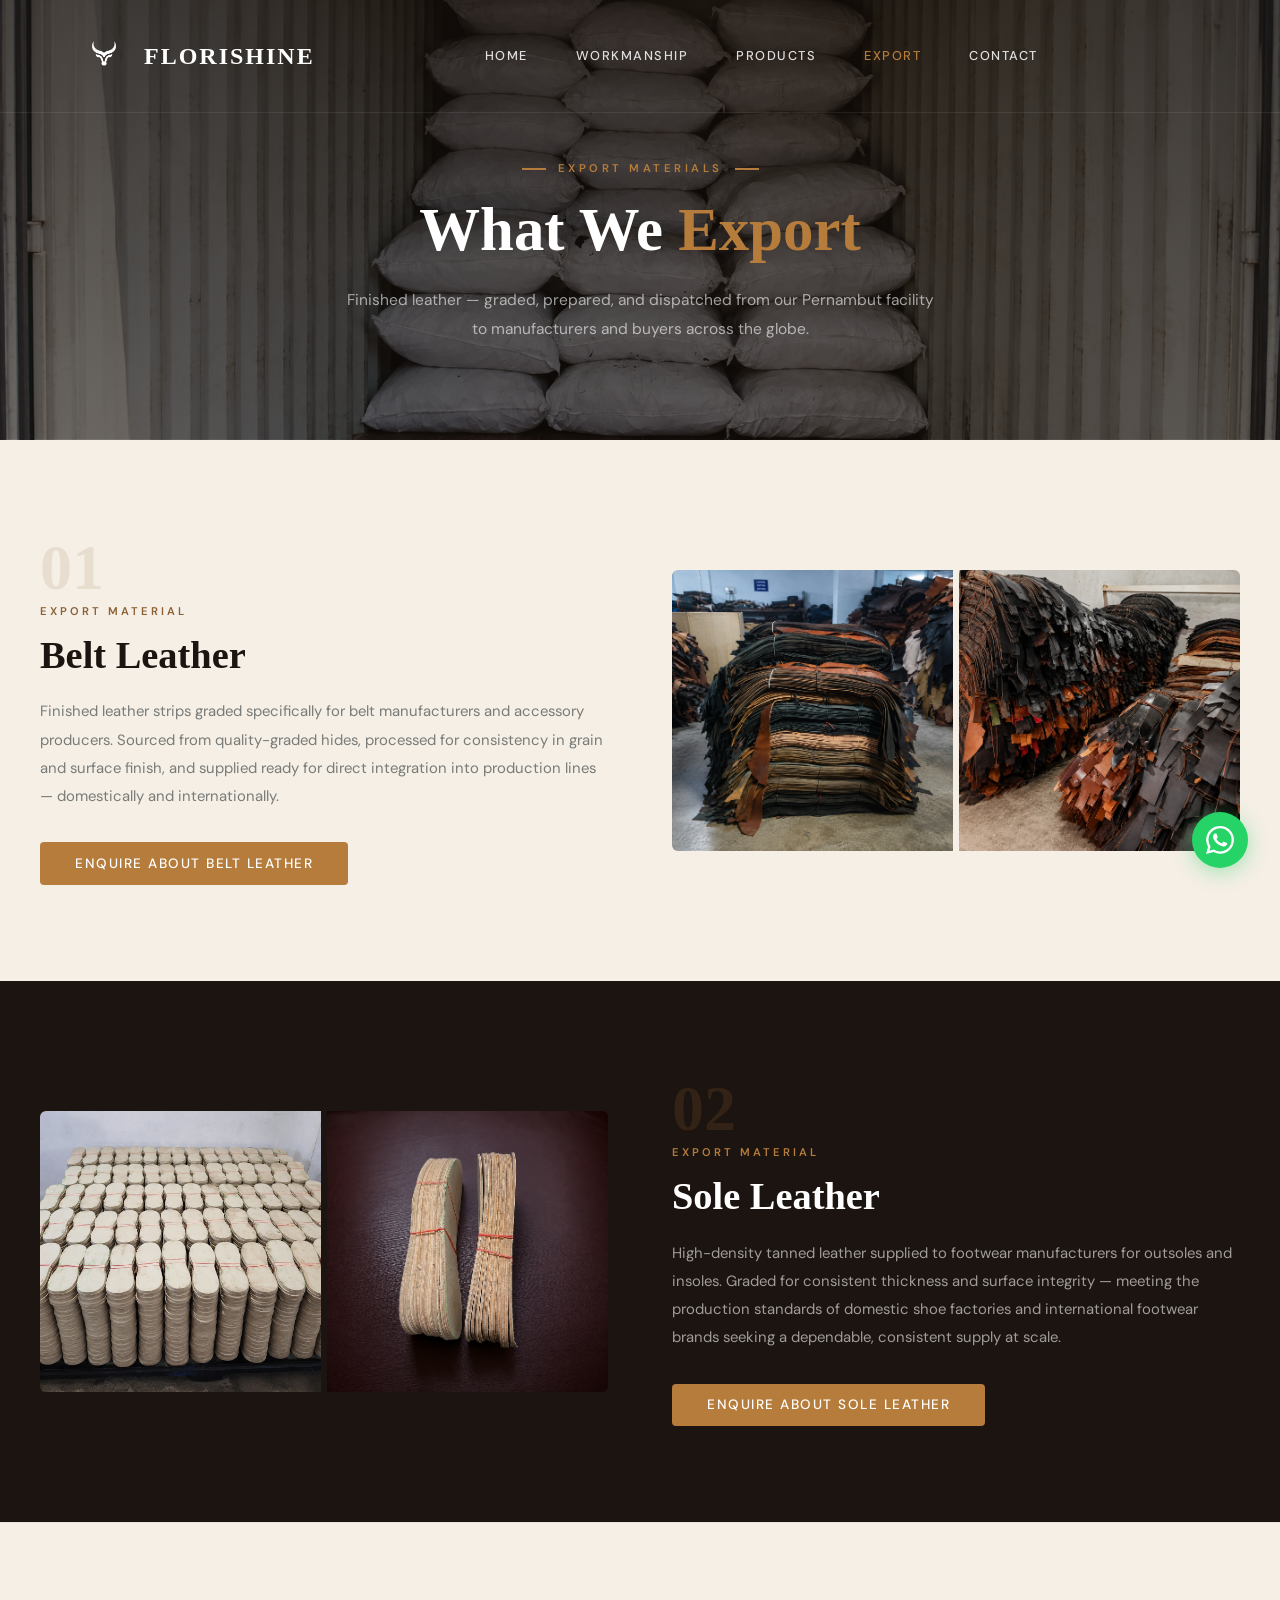
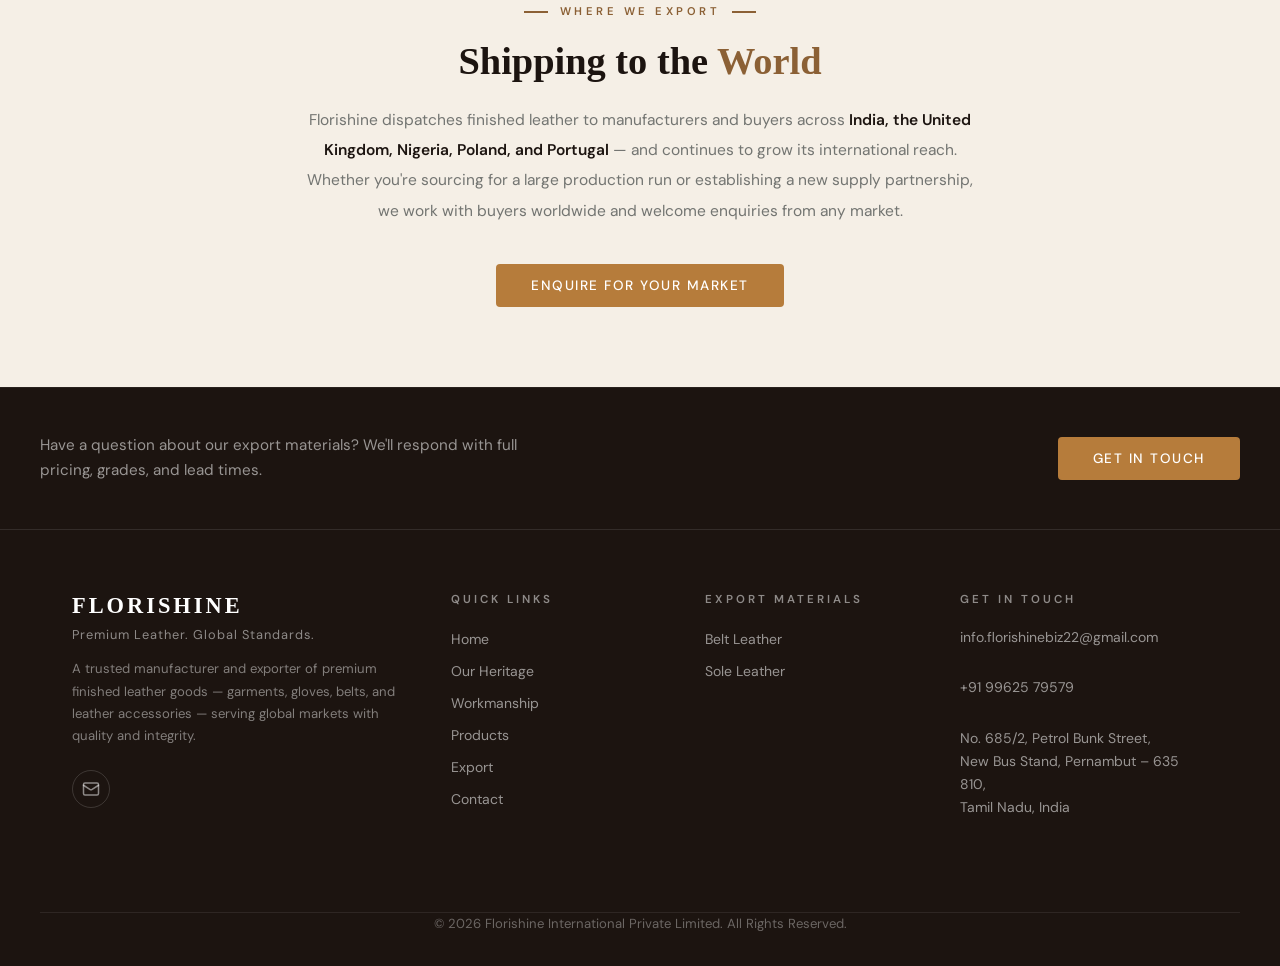
==== commit aa2b573c: "same changes regarding mobile view" ====
--- a/export.html
+++ b/export.html
@@ -37,7 +37,7 @@
       width: 520px; opacity: 0.04;
       pointer-events: none; z-index: 1;
     }
-    .exp-hero-inner { position: relative; z-index: 2; max-width: 640px; margin: 0 auto; }
+    .exp-hero-inner { position: relative; z-index: 2; max-width: 640px; margin: 0 auto; padding: 0 1.5rem; }
     .exp-eyebrow {
       font-size: 0.7rem; text-transform: uppercase; letter-spacing: 3.5px;
       color: var(--tan); font-weight: 600; margin-bottom: 1.2rem;
@@ -55,7 +55,7 @@
     .exp-hero-desc { font-size: 0.97rem; line-height: 1.85; color: rgba(255,255,255,0.6); }
 
     /* ── Material sections ──────────────────────────────── */
-    .exp-section { padding: 6rem 0; }
+    .exp-section { padding: 6rem 1.5rem; }
     .exp-section--ivory { background: var(--bg-main); }
     .exp-section--dark  { background: var(--primary); }
 
--- a/css/styles.css
+++ b/css/styles.css
@@ -22,7 +22,7 @@
 a { text-decoration: none; color: inherit; transition: var(--transition); }
 ul { list-style: none; }
 img { max-width: 100%; display: block; }
-.container { max-width: var(--container-max); margin: 0 auto; padding: 0 1.5rem; }
+.container { max-width: var(--container-max); margin: 0 auto; }
 
 /* ── Buttons ─────────────────────────────────────────── */
 .btn {
@@ -63,6 +63,7 @@
 .nav-container {
   display: flex; justify-content: space-between; align-items: center;
   padding: 0 2rem; max-width: var(--container-max); margin: 0 auto;
+  position: relative; z-index: 2;
 }
 .nav-logo {
   font-size: 1.5rem; font-weight: 600; letter-spacing: 2px;
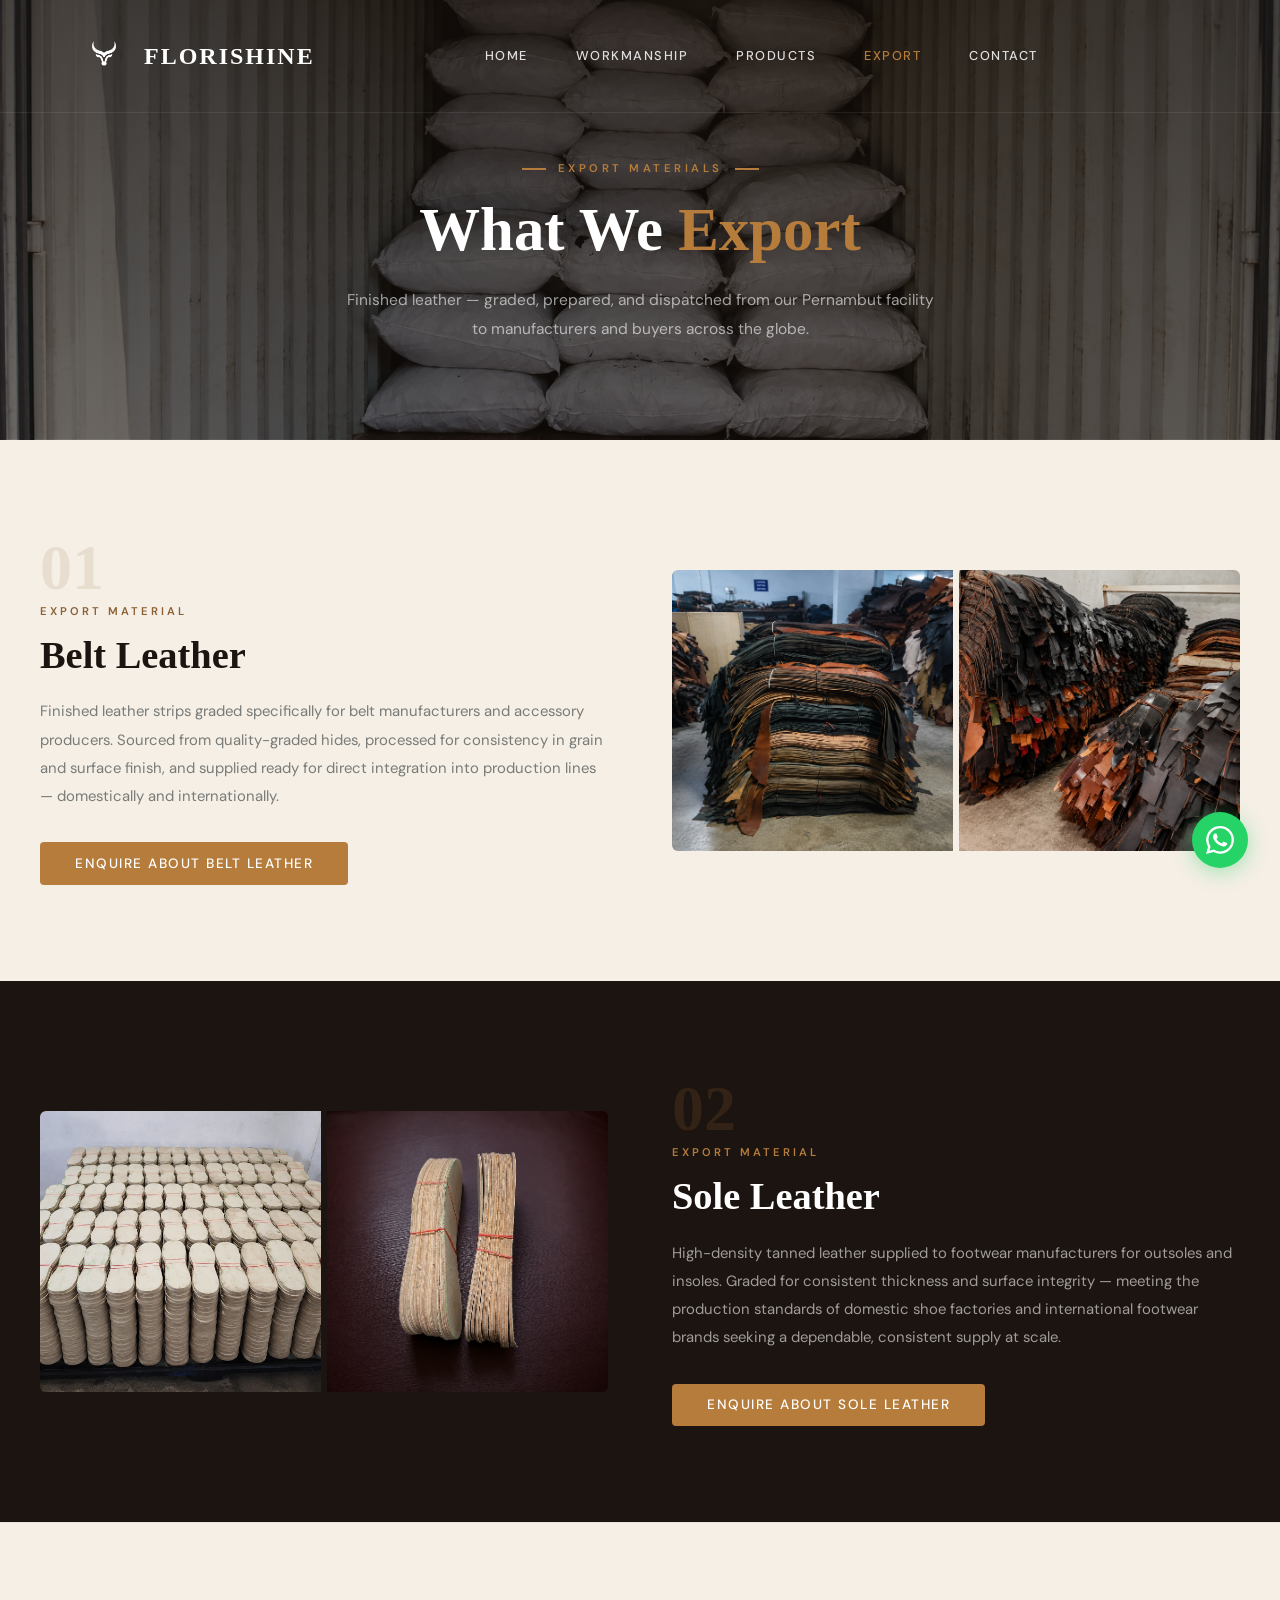
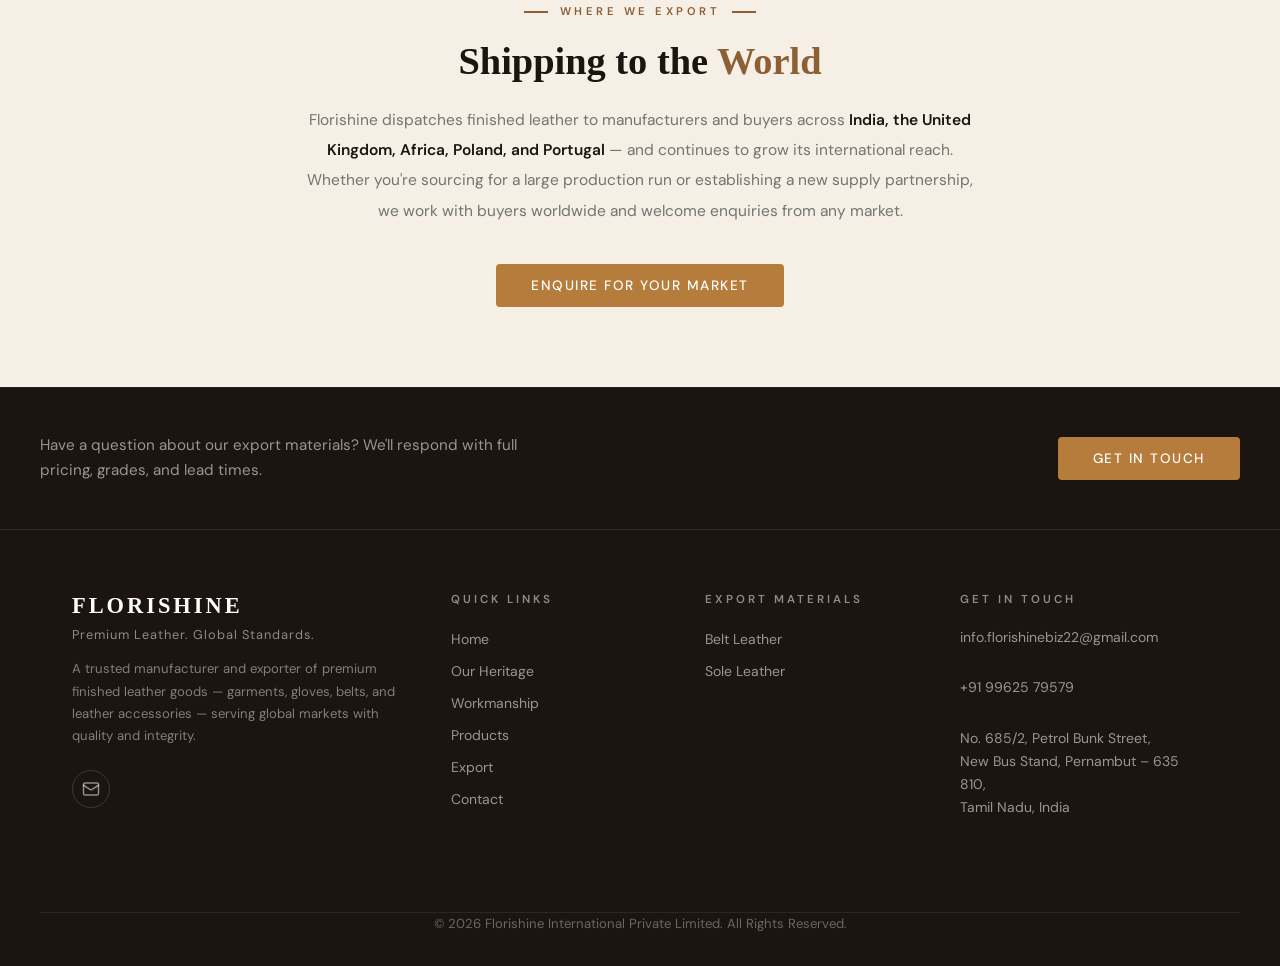
==== commit f3bce233: "country changes in export section" ====
--- a/export.html
+++ b/export.html
@@ -194,7 +194,7 @@
   <div class="exp-markets-inner fade-in">
     <p class="exp-markets-eyebrow">Where We Export</p>
     <h2 class="exp-markets-title">Shipping to the <span>World</span></h2>
-    <p class="exp-markets-body">Florishine dispatches finished leather to manufacturers and buyers across <strong>India, the United Kingdom, Nigeria, Poland, and Portugal</strong> — and continues to grow its international reach. Whether you're sourcing for a large production run or establishing a new supply partnership, we work with buyers worldwide and welcome enquiries from any market.</p>
+    <p class="exp-markets-body">Florishine dispatches finished leather to manufacturers and buyers across <strong>India, the United Kingdom, Africa, Poland, and Portugal</strong> — and continues to grow its international reach. Whether you're sourcing for a large production run or establishing a new supply partnership, we work with buyers worldwide and welcome enquiries from any market.</p>
     <a href="index.html#contact"><button class="btn btn-primary">Enquire for Your Market</button></a>
   </div>
 </section>
--- a/css/styles.css
+++ b/css/styles.css
@@ -95,7 +95,7 @@
 .navbar.scrolled .menu-toggle { color: var(--text-main); }
 .mobile-menu {
   display: none; position: fixed; inset: 0;
-  width: 100%; height: 100vh;
+  width: 100%; height: 100vh; min-height: 100svh;
   background-color: var(--white);
   z-index: 9990;
   flex-direction: column;
@@ -103,6 +103,12 @@
   align-items: center;
 }
 .mobile-menu.open { display: flex; }
+
+/* When menu is open: lift nav-container above overlay and switch to dark colours */
+.navbar.menu-open .nav-container { z-index: 9995; }
+.navbar.menu-open .nav-logo { color: var(--primary); }
+.navbar.menu-open .nav-logo-mark { filter: brightness(0); }
+.navbar.menu-open .menu-toggle { color: var(--primary); }
 .mobile-nav-links { padding: 0 2rem; display: flex; flex-direction: column; gap: 0; width: 100%; max-width: 320px; }
 .mobile-nav-links li { border-bottom: 1px solid rgba(28,20,16,0.07); }
 .mobile-nav-links li:last-child { border-bottom: none; }
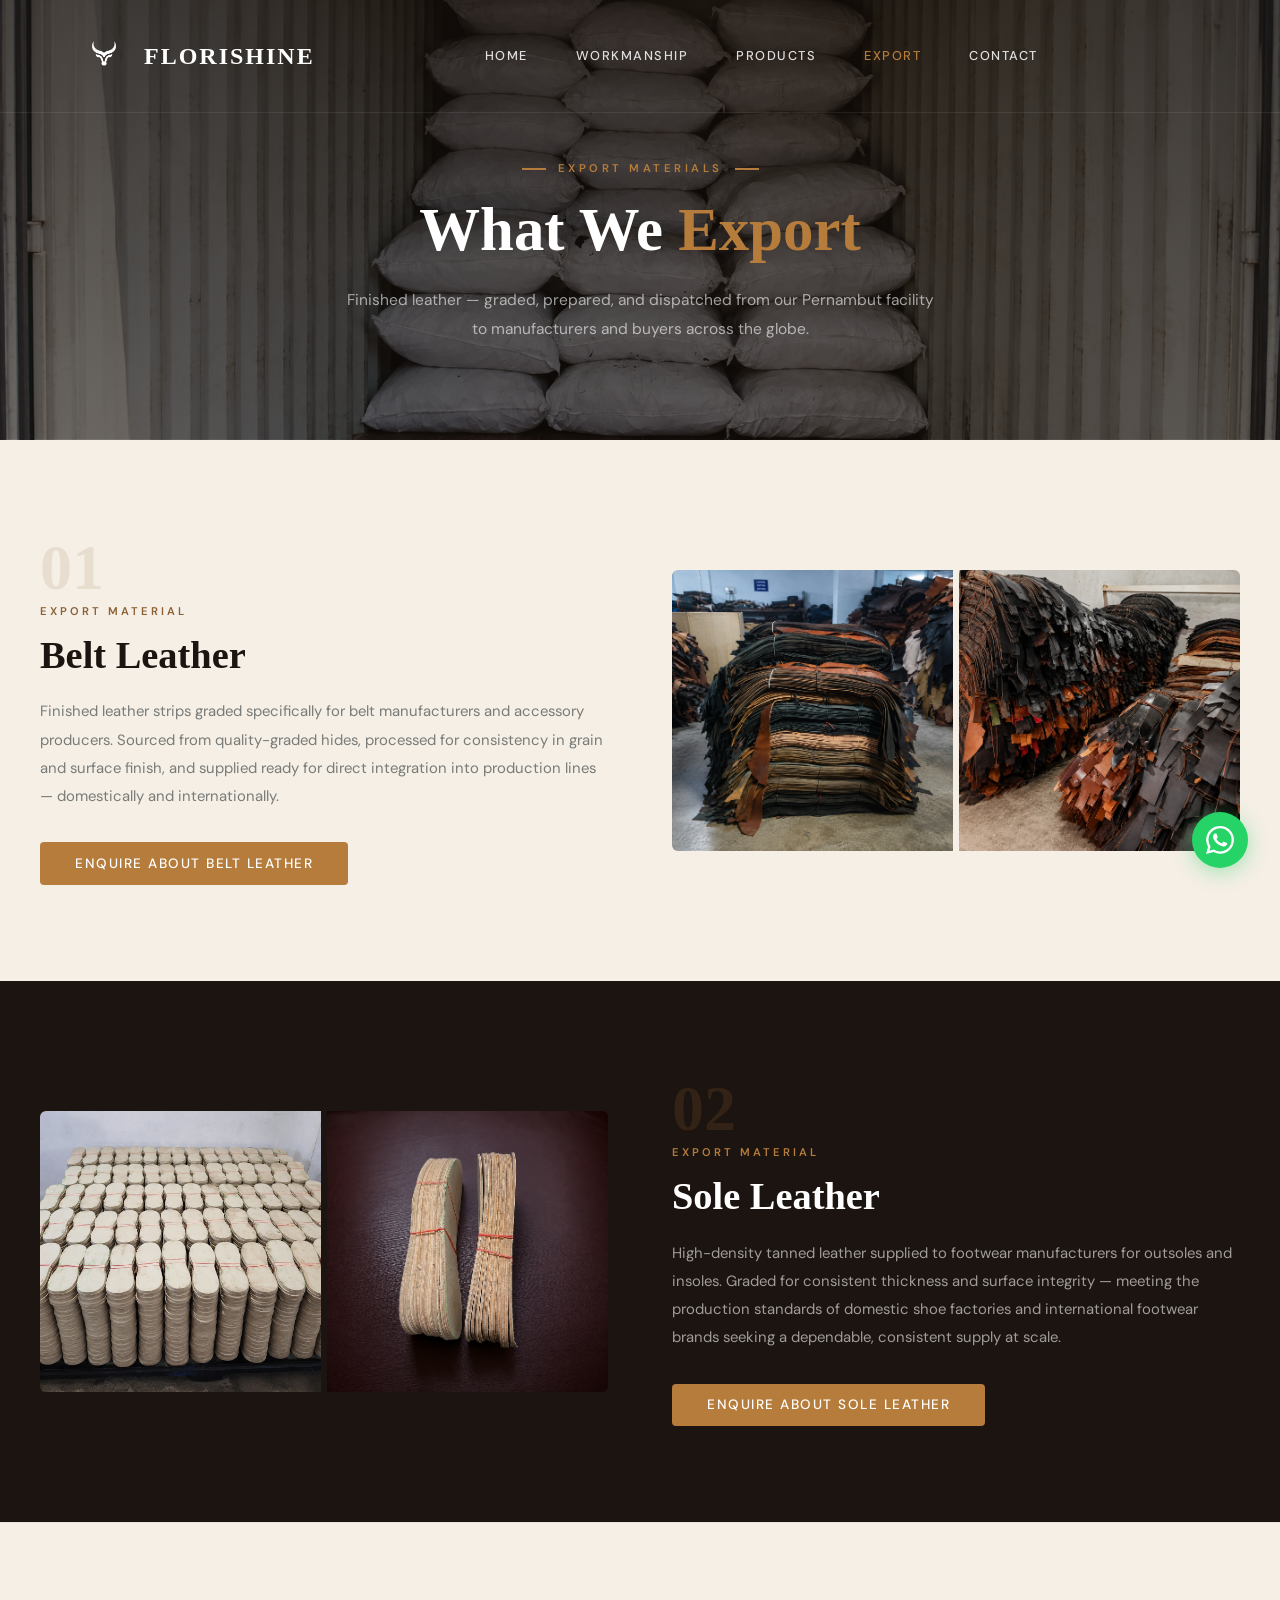
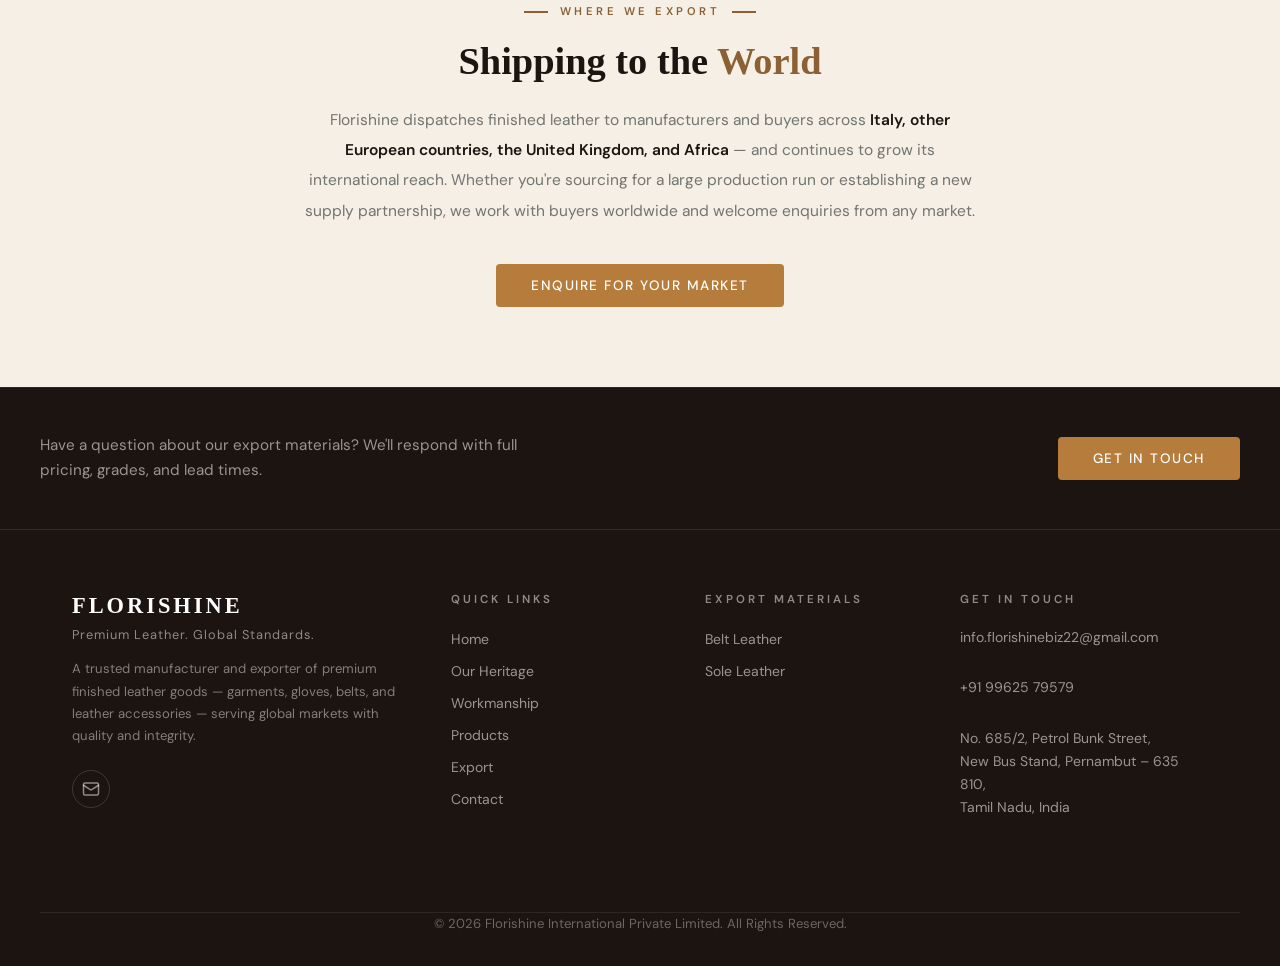
==== commit af5b2413: "country changes in export section" ====
--- a/export.html
+++ b/export.html
@@ -194,7 +194,7 @@
   <div class="exp-markets-inner fade-in">
     <p class="exp-markets-eyebrow">Where We Export</p>
     <h2 class="exp-markets-title">Shipping to the <span>World</span></h2>
-    <p class="exp-markets-body">Florishine dispatches finished leather to manufacturers and buyers across <strong>India, the United Kingdom, Africa, Poland, and Portugal</strong> — and continues to grow its international reach. Whether you're sourcing for a large production run or establishing a new supply partnership, we work with buyers worldwide and welcome enquiries from any market.</p>
+    <p class="exp-markets-body">Florishine dispatches finished leather to manufacturers and buyers across <strong>Italy, other European countries, the United Kingdom, and Africa</strong> — and continues to grow its international reach. Whether you're sourcing for a large production run or establishing a new supply partnership, we work with buyers worldwide and welcome enquiries from any market.</p>
     <a href="index.html#contact"><button class="btn btn-primary">Enquire for Your Market</button></a>
   </div>
 </section>
